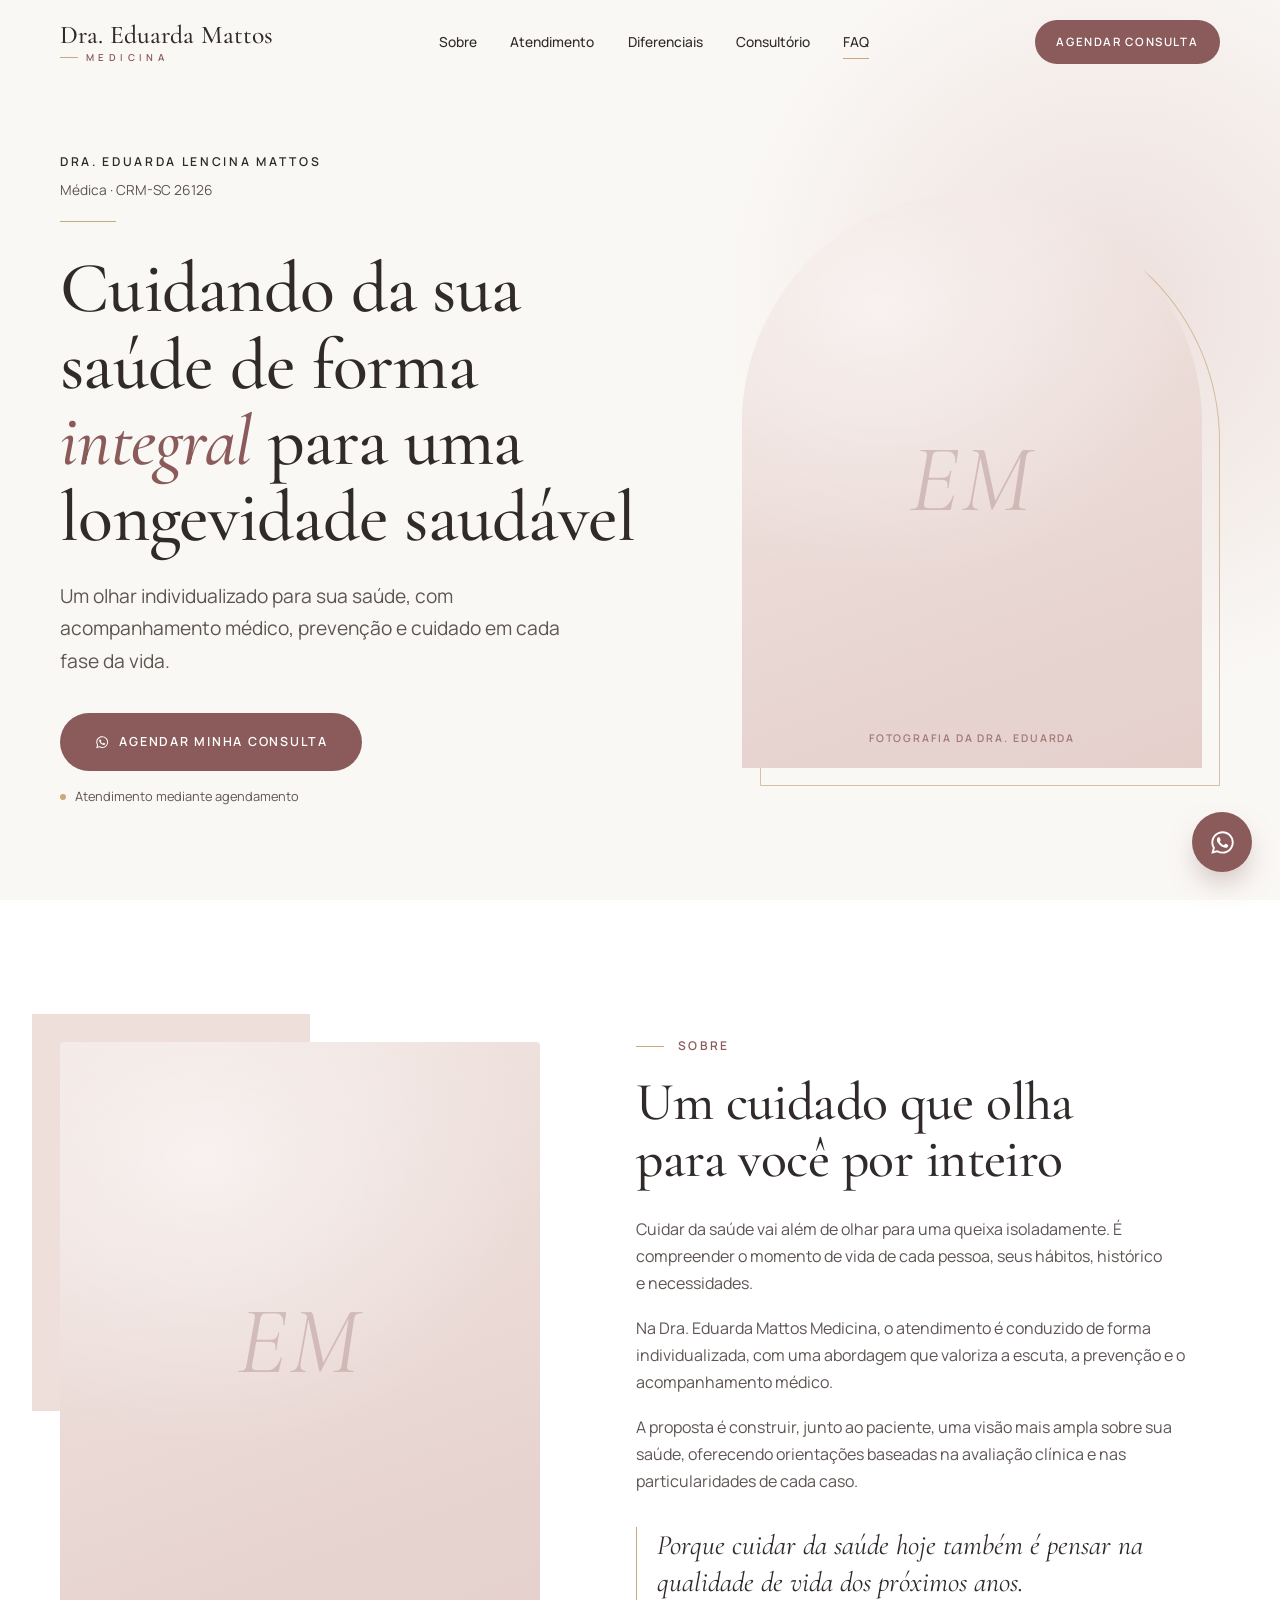
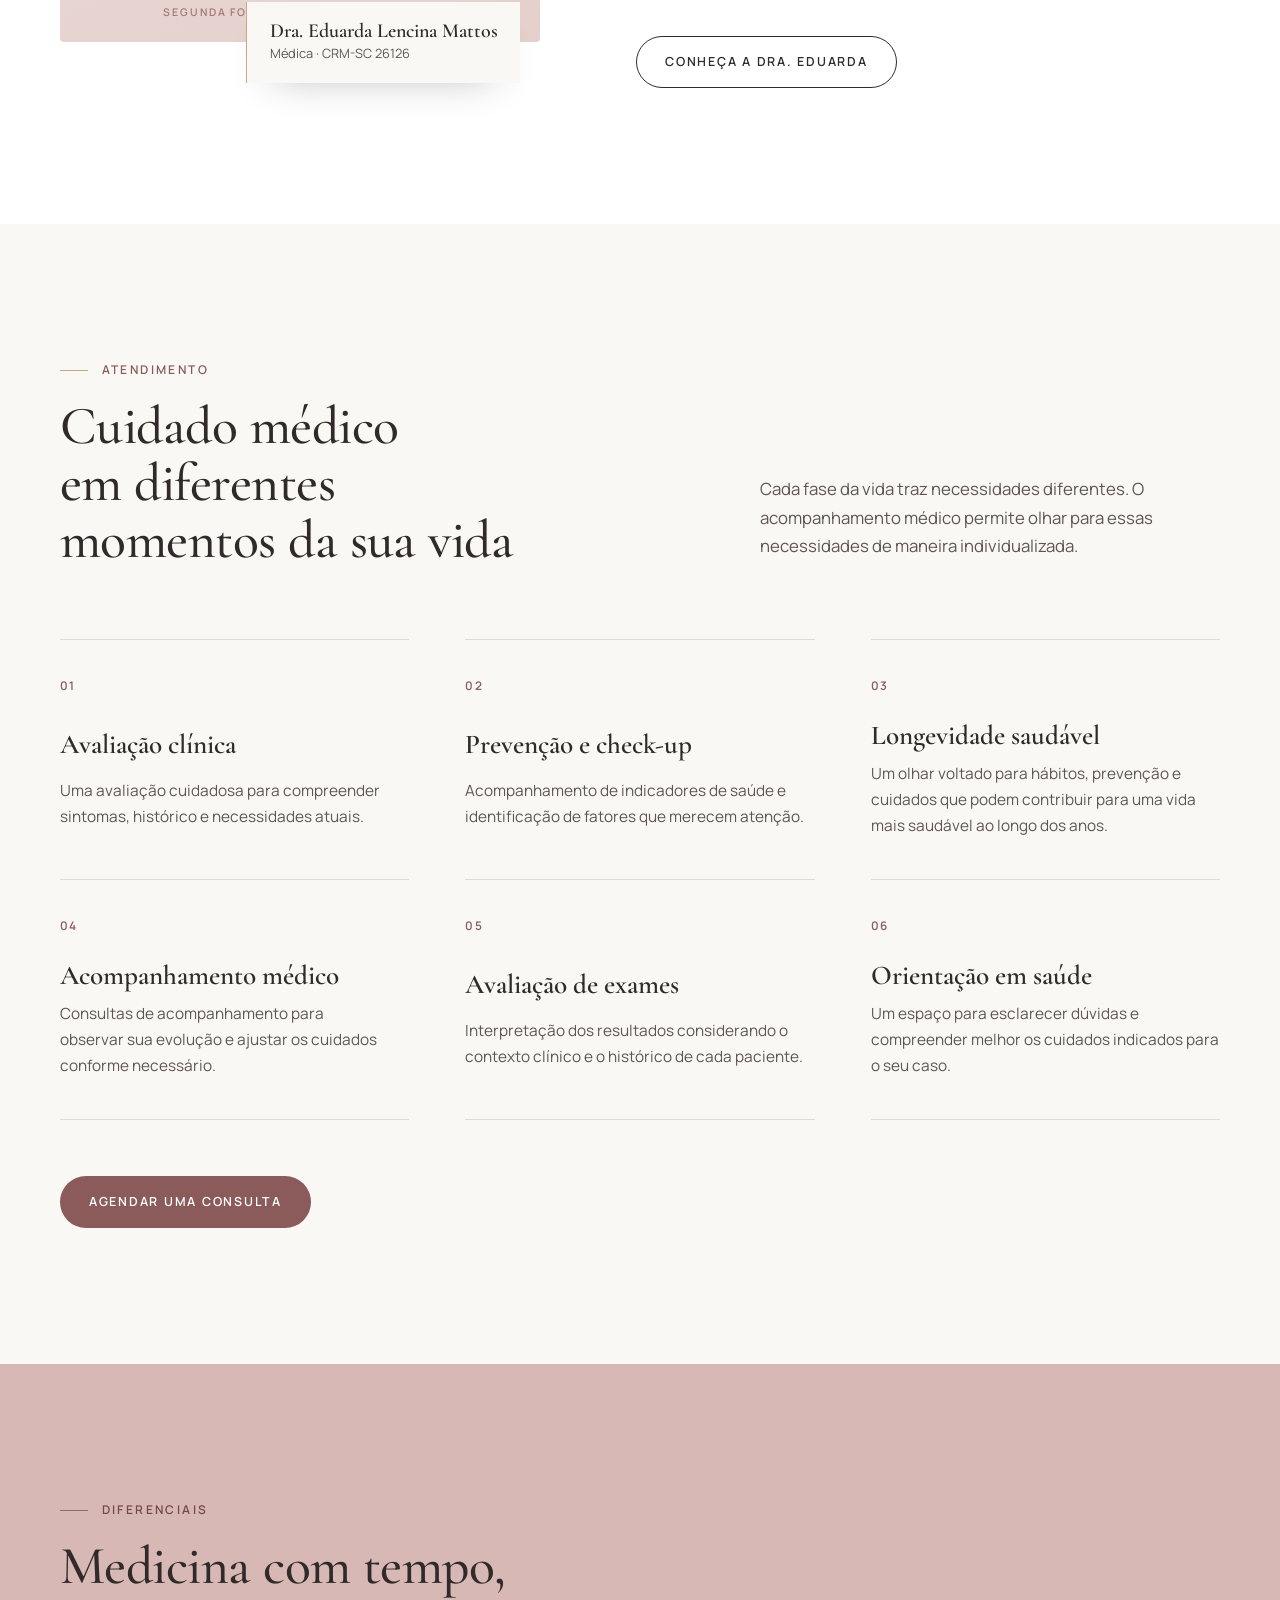
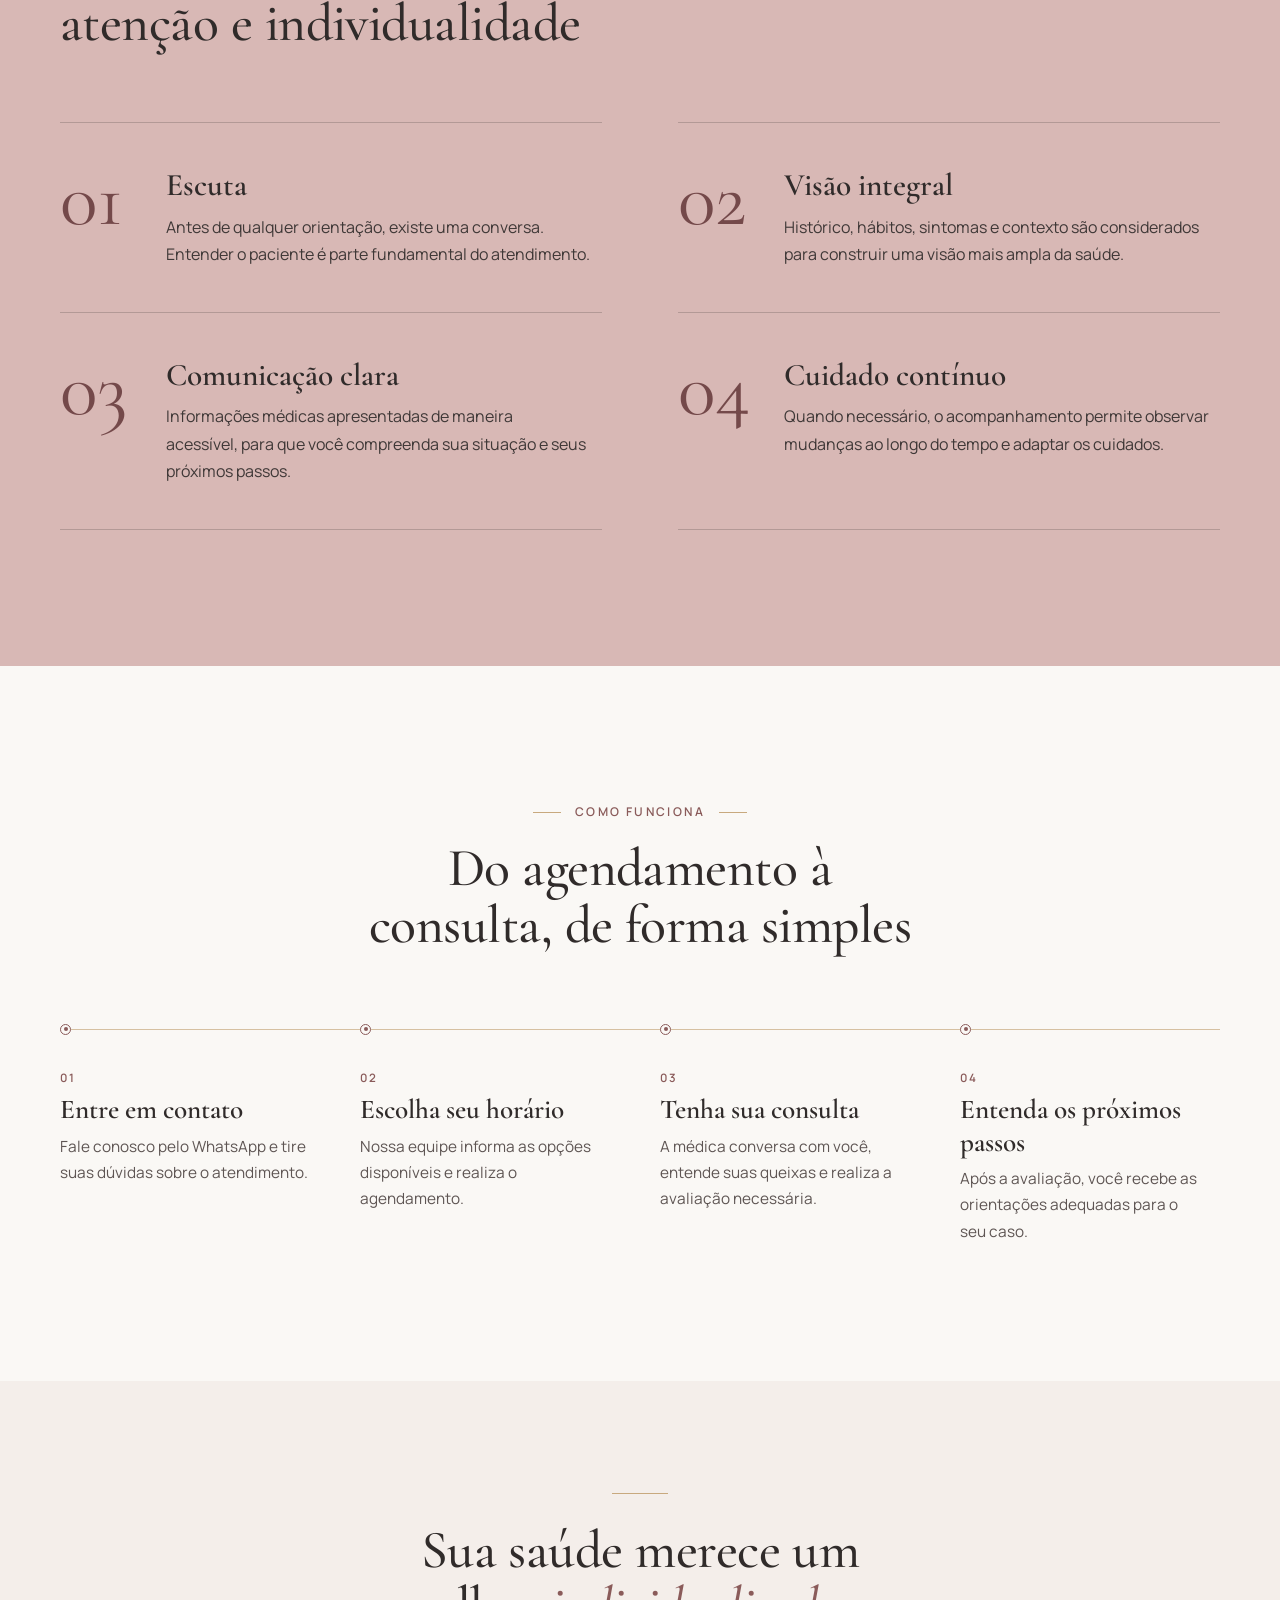
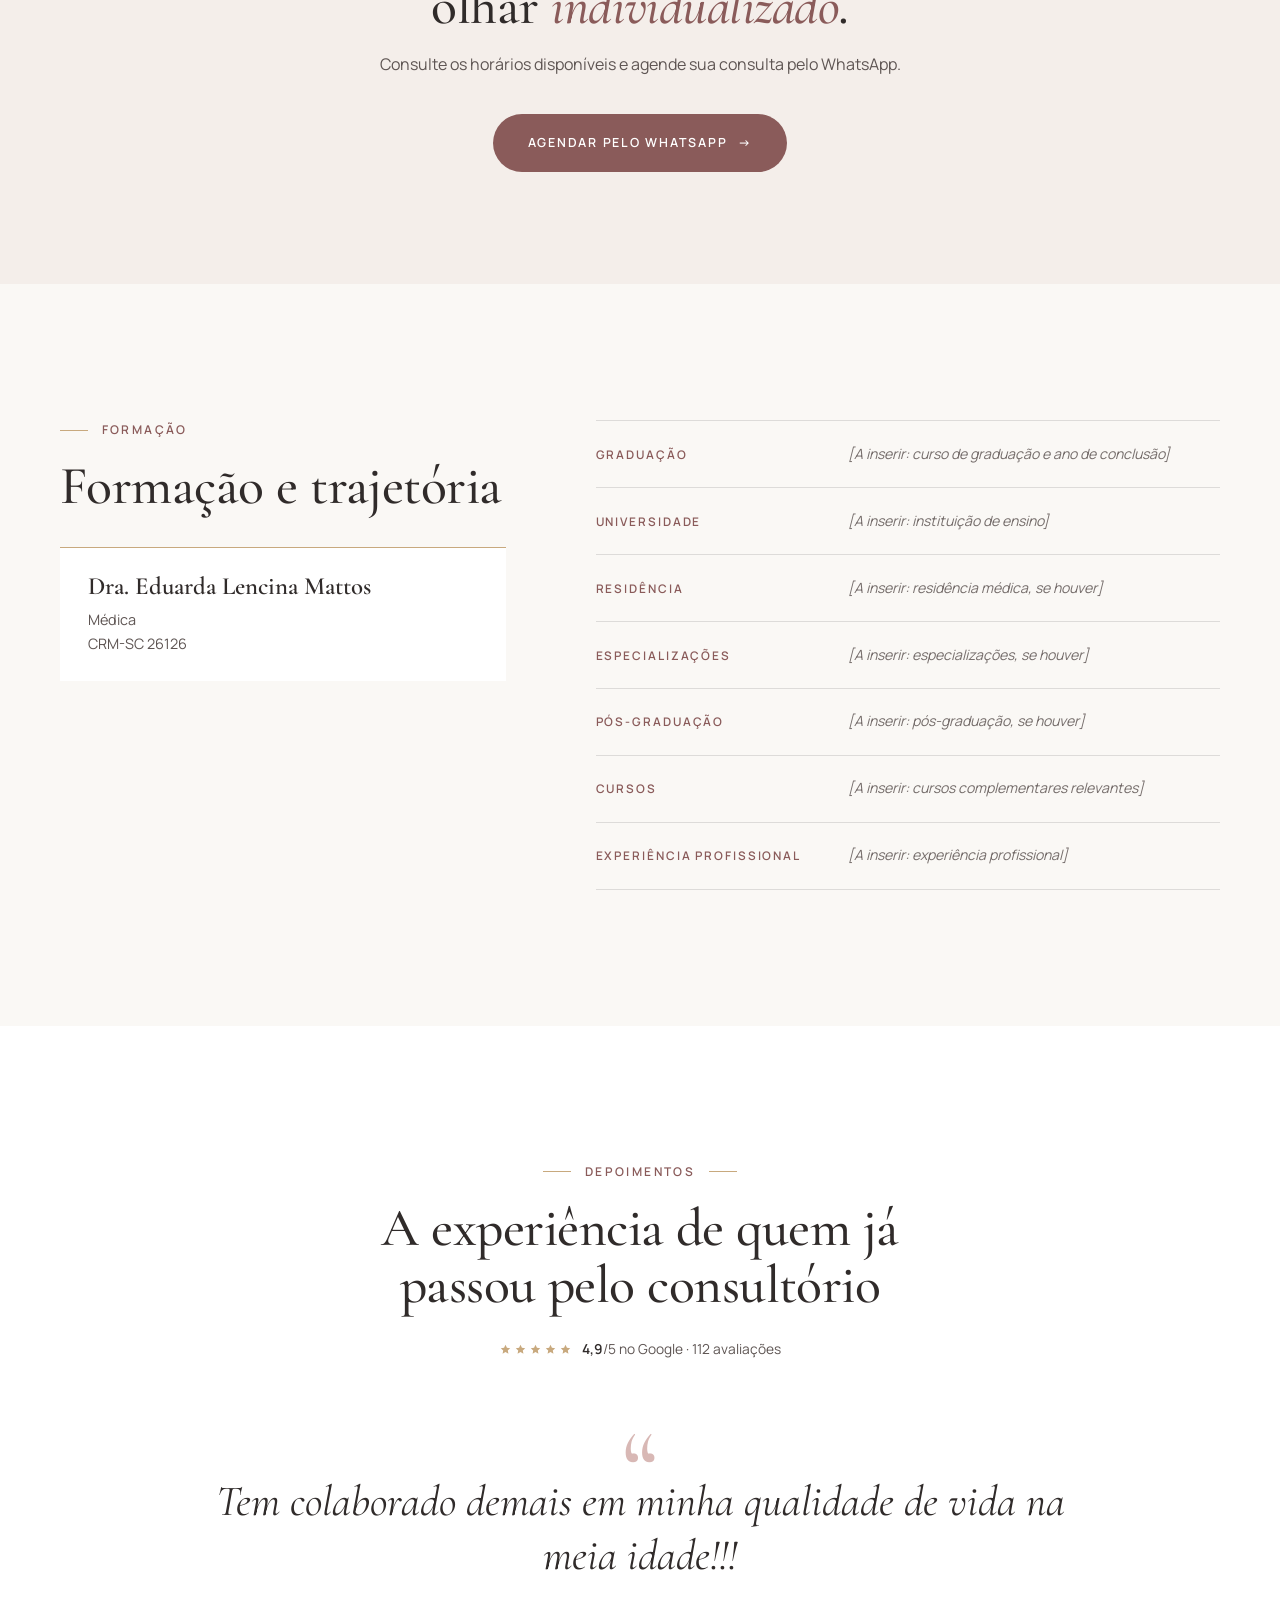
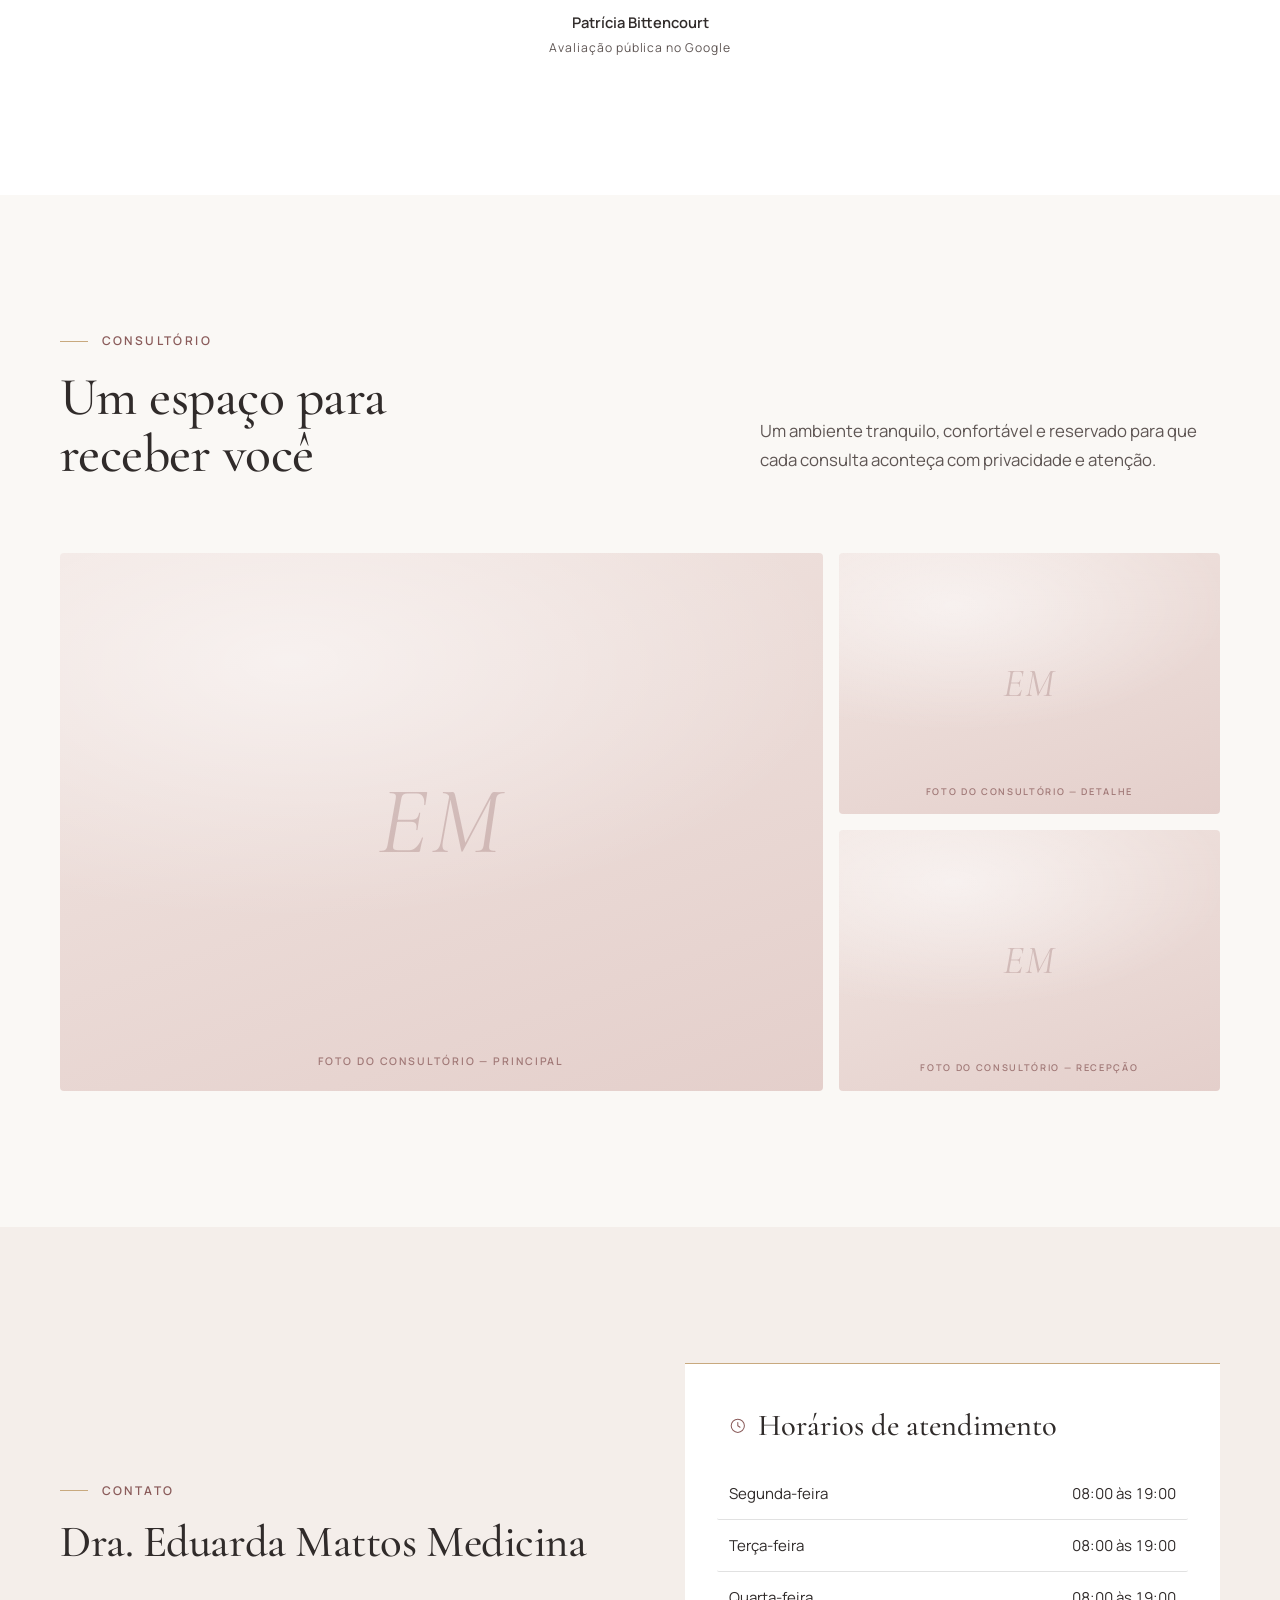
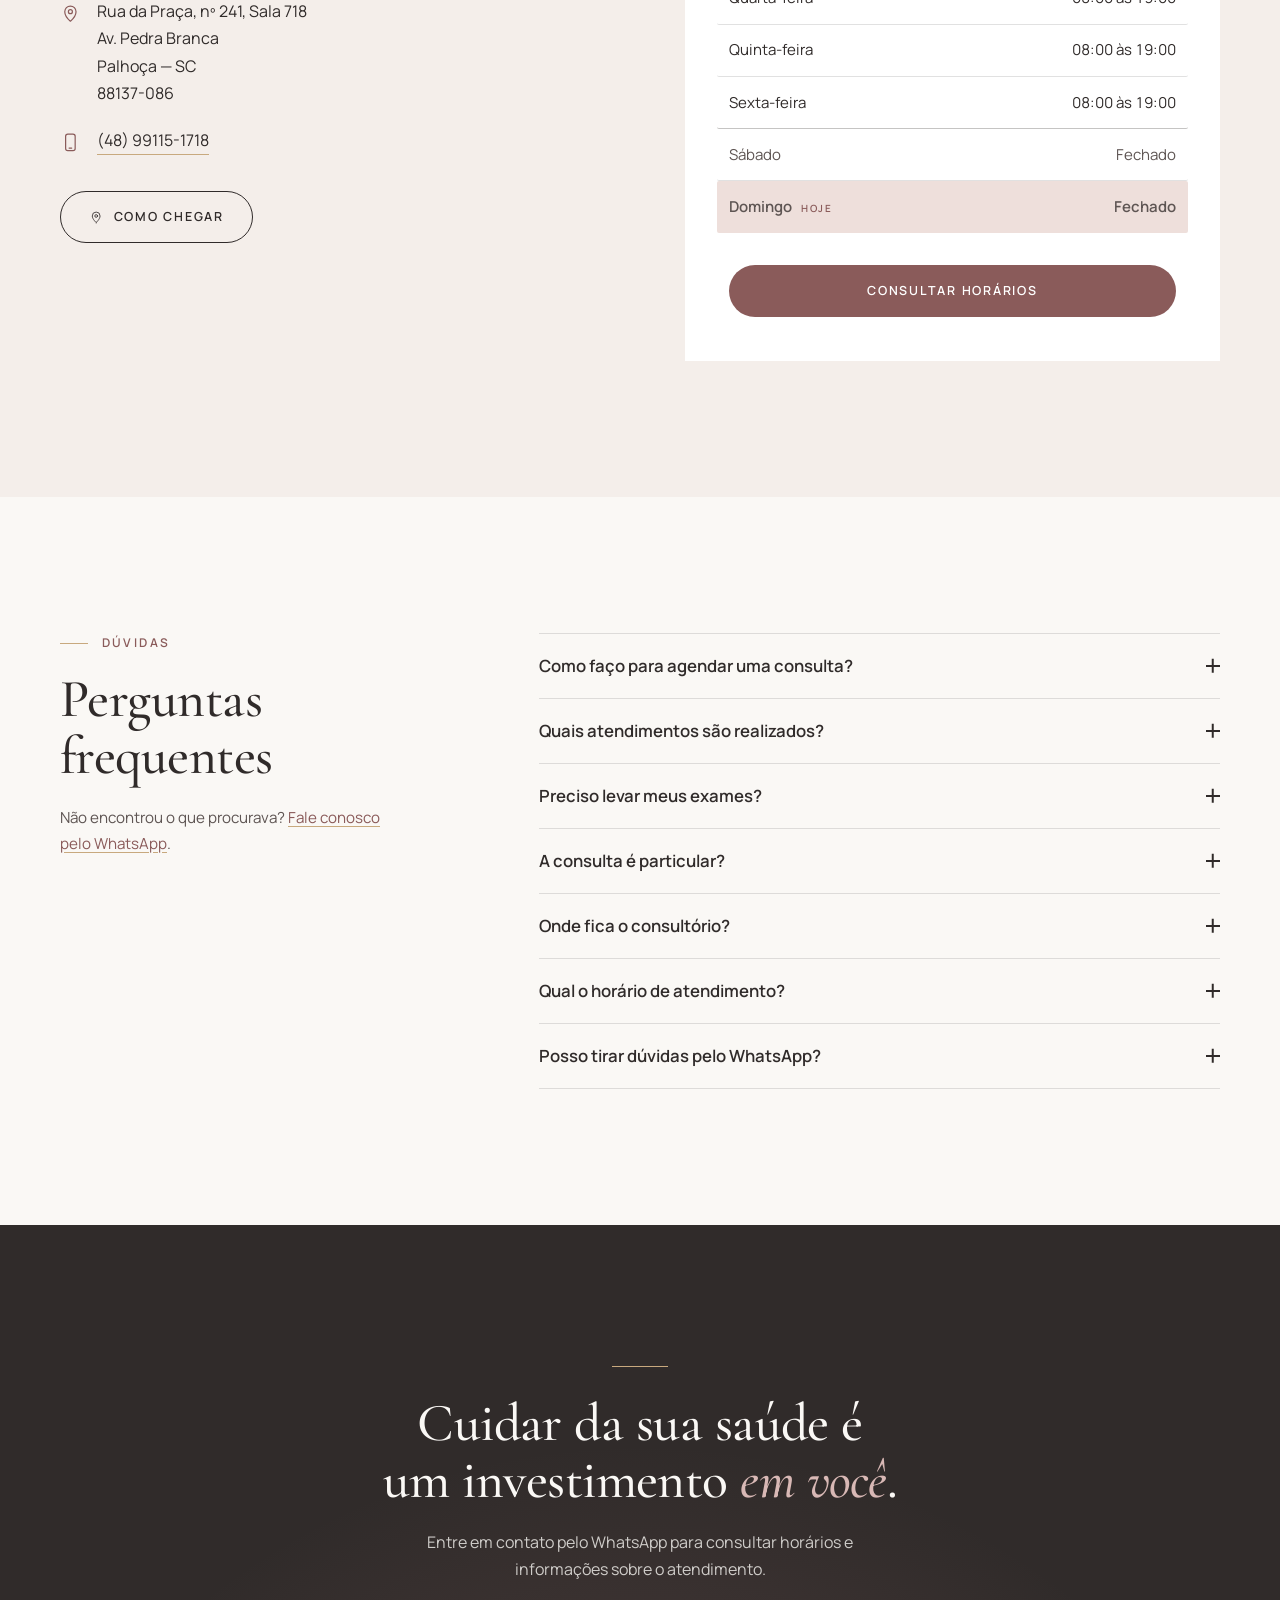
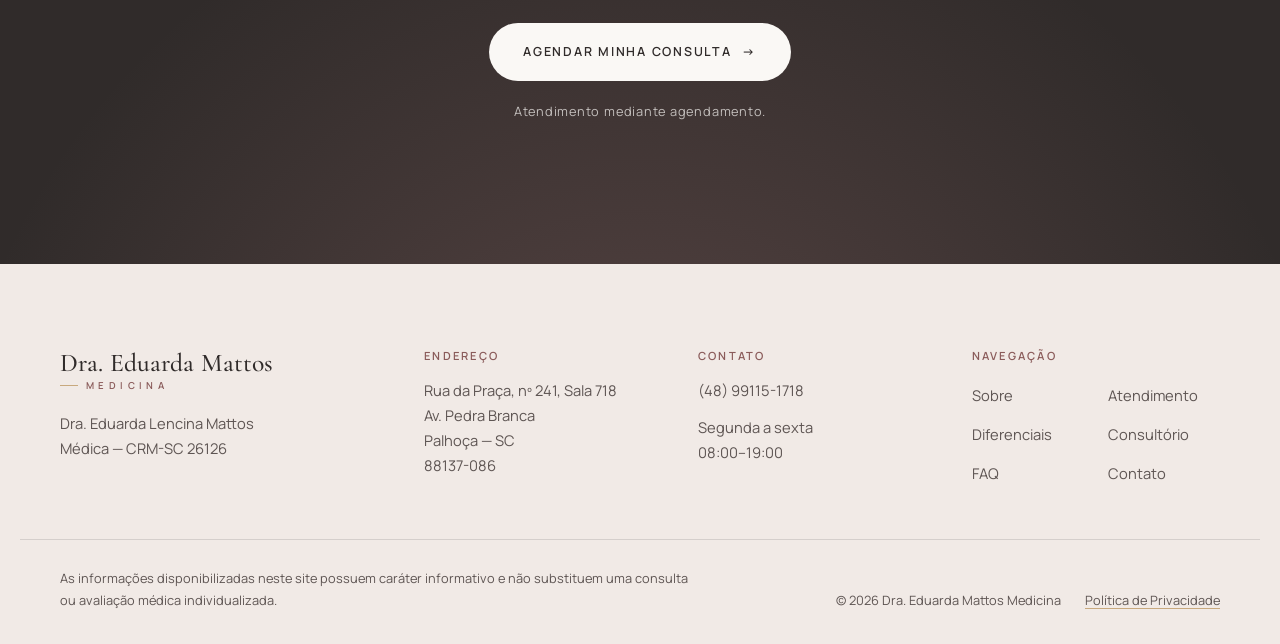
==== index.html @ 5bb87d9c "Landing page Dra. Eduarda Lencina Mattos" ====
<!doctype html>
<html lang="pt-BR">
<head>
  <meta charset="utf-8">
  <meta name="viewport" content="width=device-width, initial-scale=1, viewport-fit=cover">
  <title>Dra. Eduarda Mattos Medicina | Clínica Geral em Palhoça</title>
  <meta name="description" content="Atendimento médico individualizado com a Dra. Eduarda Lencina Mattos, em Palhoça-SC. Cuidado integral, prevenção e acompanhamento para uma longevidade saudável.">
  <meta name="theme-color" content="#FAF8F5">
  <link rel="canonical" href="https://www.draeduardamattos.com.br/">

  <!-- Open Graph -->
  <meta property="og:type" content="website">
  <meta property="og:locale" content="pt_BR">
  <meta property="og:title" content="Dra. Eduarda Mattos Medicina | Clínica Geral em Palhoça">
  <meta property="og:description" content="Cuidando da sua saúde de forma integral para uma longevidade saudável. Atendimento individualizado em Palhoça-SC.">
  <meta property="og:image" content="assets/img/og-image.jpg">

  <link rel="icon" href="data:image/svg+xml,%3Csvg xmlns='http://www.w3.org/2000/svg' viewBox='0 0 64 64'%3E%3Crect width='64' height='64' rx='32' fill='%23FAF8F5'/%3E%3Ctext x='32' y='42' text-anchor='middle' font-family='Georgia,serif' font-size='28' fill='%238A5B5A'%3EEM%3C/text%3E%3C/svg%3E">

  <!-- Fontes: apenas os pesos usados, com display=swap -->
  <link rel="preconnect" href="https://fonts.googleapis.com">
  <link rel="preconnect" href="https://fonts.gstatic.com" crossorigin>
  <link rel="stylesheet" href="https://fonts.googleapis.com/css2?family=Cormorant+Garamond:ital,wght@0,400;0,500;0,600;1,400;1,500&family=Manrope:wght@400;500;600&display=swap">

  <link rel="stylesheet" href="css/styles.css">

  <script>document.documentElement.classList.add('js');</script>

  <script type="application/ld+json">
  {
    "@context": "https://schema.org",
    "@type": "Physician",
    "name": "Dra. Eduarda Mattos Medicina",
    "description": "Atendimento médico individualizado com a Dra. Eduarda Lencina Mattos, em Palhoça-SC.",
    "medicalSpecialty": "PrimaryCare",
    "telephone": "+55-48-99115-1718",
    "address": {
      "@type": "PostalAddress",
      "streetAddress": "Rua da Praça, 241, Sala 718 — Av. Pedra Branca",
      "addressLocality": "Palhoça",
      "addressRegion": "SC",
      "postalCode": "88137-086",
      "addressCountry": "BR"
    },
    "openingHoursSpecification": [{
      "@type": "OpeningHoursSpecification",
      "dayOfWeek": ["Monday", "Tuesday", "Wednesday", "Thursday", "Friday"],
      "opens": "08:00",
      "closes": "19:00"
    }]
  }
  </script>
</head>
<body>
  <a class="skip-link" href="#conteudo">Pular para o conteúdo</a>

  <!-- ============ HEADER ============ -->
  <header class="site-header">
    <div class="container header-inner">
      <a class="logo" href="#topo" aria-label="Dra. Eduarda Mattos Medicina — início">
        <span class="logo-name">Dra. Eduarda Mattos</span>
        <span class="logo-tag">Medicina</span>
      </a>

      <nav class="nav" aria-label="Navegação principal">
        <ul class="nav-list">
          <li><a href="#sobre">Sobre</a></li>
          <li><a href="#atendimento">Atendimento</a></li>
          <li><a href="#diferenciais">Diferenciais</a></li>
          <li><a href="#consultorio">Consultório</a></li>
          <li><a href="#faq">FAQ</a></li>
        </ul>
      </nav>

      <a class="btn btn--primary btn--sm header-cta" href="https://wa.me/5548991151718?text=Ol%C3%A1!%20Gostaria%20de%20saber%20mais%20sobre%20as%20consultas%20da%20Dra.%20Eduarda%20Mattos%20e%20verificar%20os%20hor%C3%A1rios%20dispon%C3%ADveis." target="_blank" rel="noopener">Agendar consulta</a>

      <button class="menu-toggle" type="button" aria-expanded="false" aria-controls="menu-mobile" aria-label="Abrir menu">
        <span></span><span></span>
      </button>
    </div>
  </header>

  <div class="mobile-menu" id="menu-mobile" hidden>
    <nav aria-label="Navegação principal (celular)">
      <ul>
        <li><a href="#sobre">Sobre</a></li>
        <li><a href="#atendimento">Atendimento</a></li>
        <li><a href="#diferenciais">Diferenciais</a></li>
        <li><a href="#consultorio">Consultório</a></li>
        <li><a href="#faq">FAQ</a></li>
      </ul>
    </nav>
    <a class="btn btn--primary btn--block" href="https://wa.me/5548991151718?text=Ol%C3%A1!%20Gostaria%20de%20saber%20mais%20sobre%20as%20consultas%20da%20Dra.%20Eduarda%20Mattos%20e%20verificar%20os%20hor%C3%A1rios%20dispon%C3%ADveis." target="_blank" rel="noopener">Agendar consulta</a>
    <p class="mobile-menu-meta">Médica · CRM-SC 26126<br>Seg. a sex. · 08:00–19:00</p>
  </div>

  <main id="conteudo">

    <!-- ============ HERO ============ -->
    <section class="hero" id="topo" aria-labelledby="hero-title">
      <div class="container hero-grid">
        <div class="hero-content">
          <p class="hero-kicker reveal">
            <span class="kicker-name">Dra. Eduarda Lencina Mattos</span>
            <span class="kicker-meta">Médica · CRM-SC 26126</span>
          </p>
          <span class="gold-line reveal" aria-hidden="true"></span>
          <h1 id="hero-title" class="reveal">Cuidando da sua saúde de forma <em>integral</em> para uma longevidade saudável</h1>
          <p class="hero-lead reveal">Um olhar individualizado para sua saúde, com acompanhamento médico, prevenção e cuidado em cada fase da vida.</p>
          <div class="hero-actions reveal">
            <a class="btn btn--primary btn--lg" href="https://wa.me/5548991151718?text=Ol%C3%A1!%20Gostaria%20de%20saber%20mais%20sobre%20as%20consultas%20da%20Dra.%20Eduarda%20Mattos%20e%20verificar%20os%20hor%C3%A1rios%20dispon%C3%ADveis." target="_blank" rel="noopener">
              <svg class="icon" aria-hidden="true" viewBox="0 0 24 24"><use href="#i-whatsapp"/></svg>
              Agendar minha consulta
            </a>
            <p class="hero-note">Atendimento mediante agendamento</p>
          </div>
        </div>

        <div class="hero-media reveal">
          <span class="hero-frame" aria-hidden="true"></span>
          <!-- FOTO: substituir por assets/img/dra-eduarda-hero.jpg (retrato vertical, ~1200×1500px) -->
          <figure class="photo photo--arch" data-placeholder="Fotografia da Dra. Eduarda">
            <img src="assets/img/dra-eduarda-hero.jpg" alt="Dra. Eduarda Lencina Mattos, médica, em retrato profissional com luz natural" width="1200" height="1500" fetchpriority="high" decoding="async" onerror="this.hidden=true">
          </figure>
        </div>
      </div>
    </section>

    <!-- ============ SOBRE ============ -->
    <section class="section about" id="sobre" aria-labelledby="sobre-title">
      <div class="container about-grid">
        <div class="about-media reveal">
          <!-- FOTO: substituir por assets/img/dra-eduarda-sobre.jpg (retrato vertical, ~1000×1250px) -->
          <figure class="photo photo--portrait" data-placeholder="Segunda fotografia da Dra. Eduarda">
            <img src="assets/img/dra-eduarda-sobre.jpg" alt="Dra. Eduarda Mattos em seu consultório, em momento de atendimento" width="1000" height="1250" loading="lazy" decoding="async" onerror="this.hidden=true">
          </figure>
          <div class="about-badge">
            <span class="about-badge-name">Dra. Eduarda Lencina Mattos</span>
            <span class="about-badge-meta">Médica · CRM-SC 26126</span>
          </div>
        </div>

        <div class="about-content">
          <p class="eyebrow reveal">Sobre</p>
          <h2 id="sobre-title" class="reveal">Um cuidado que olha para você por inteiro</h2>
          <div class="prose reveal">
            <p>Cuidar da saúde vai além de olhar para uma queixa isoladamente. É compreender o momento de vida de cada pessoa, seus hábitos, histórico e necessidades.</p>
            <p>Na Dra. Eduarda Mattos Medicina, o atendimento é conduzido de forma individualizada, com uma abordagem que valoriza a escuta, a prevenção e o acompanhamento médico.</p>
            <p>A proposta é construir, junto ao paciente, uma visão mais ampla sobre sua saúde, oferecendo orientações baseadas na avaliação clínica e nas particularidades de cada caso.</p>
          </div>
          <p class="pull-quote reveal">Porque cuidar da saúde hoje também é pensar na qualidade de vida dos próximos anos.</p>
          <a class="btn btn--outline reveal" href="#formacao">Conheça a Dra. Eduarda</a>
        </div>
      </div>
    </section>

    <!-- ============ ATENDIMENTO ============ -->
    <section class="section services" id="atendimento" aria-labelledby="atendimento-title">
      <div class="container">
        <div class="section-head section-head--split">
          <div>
            <p class="eyebrow reveal">Atendimento</p>
            <h2 id="atendimento-title" class="reveal">Cuidado médico em diferentes momentos da sua vida</h2>
          </div>
          <p class="section-intro reveal">Cada fase da vida traz necessidades diferentes. O acompanhamento médico permite olhar para essas necessidades de maneira individualizada.</p>
        </div>

        <ol class="services-list">
          <li class="service reveal">
            <span class="service-num">01</span>
            <h3>Avaliação clínica</h3>
            <p>Uma avaliação cuidadosa para compreender sintomas, histórico e necessidades atuais.</p>
          </li>
          <li class="service reveal">
            <span class="service-num">02</span>
            <h3>Prevenção e check-up</h3>
            <p>Acompanhamento de indicadores de saúde e identificação de fatores que merecem atenção.</p>
          </li>
          <li class="service reveal">
            <span class="service-num">03</span>
            <h3>Longevidade saudável</h3>
            <p>Um olhar voltado para hábitos, prevenção e cuidados que podem contribuir para uma vida mais saudável ao longo dos anos.</p>
          </li>
          <li class="service reveal">
            <span class="service-num">04</span>
            <h3>Acompanhamento médico</h3>
            <p>Consultas de acompanhamento para observar sua evolução e ajustar os cuidados conforme necessário.</p>
          </li>
          <li class="service reveal">
            <span class="service-num">05</span>
            <h3>Avaliação de exames</h3>
            <p>Interpretação dos resultados considerando o contexto clínico e o histórico de cada paciente.</p>
          </li>
          <li class="service reveal">
            <span class="service-num">06</span>
            <h3>Orientação em saúde</h3>
            <p>Um espaço para esclarecer dúvidas e compreender melhor os cuidados indicados para o seu caso.</p>
          </li>
        </ol>

        <div class="section-cta reveal">
          <a class="btn btn--primary" href="https://wa.me/5548991151718?text=Ol%C3%A1!%20Gostaria%20de%20saber%20mais%20sobre%20as%20consultas%20da%20Dra.%20Eduarda%20Mattos%20e%20verificar%20os%20hor%C3%A1rios%20dispon%C3%ADveis." target="_blank" rel="noopener">Agendar uma consulta</a>
        </div>
      </div>
    </section>

    <!-- ============ DIFERENCIAIS ============ -->
    <section class="section values" id="diferenciais" aria-labelledby="diferenciais-title">
      <div class="container">
        <div class="section-head">
          <p class="eyebrow reveal">Diferenciais</p>
          <h2 id="diferenciais-title" class="reveal">Medicina com tempo, atenção e individualidade</h2>
        </div>

        <ol class="values-list">
          <li class="value reveal">
            <span class="value-num" aria-hidden="true">01</span>
            <div>
              <h3>Escuta</h3>
              <p>Antes de qualquer orientação, existe uma conversa. Entender o paciente é parte fundamental do atendimento.</p>
            </div>
          </li>
          <li class="value reveal">
            <span class="value-num" aria-hidden="true">02</span>
            <div>
              <h3>Visão integral</h3>
              <p>Histórico, hábitos, sintomas e contexto são considerados para construir uma visão mais ampla da saúde.</p>
            </div>
          </li>
          <li class="value reveal">
            <span class="value-num" aria-hidden="true">03</span>
            <div>
              <h3>Comunicação clara</h3>
              <p>Informações médicas apresentadas de maneira acessível, para que você compreenda sua situação e seus próximos passos.</p>
            </div>
          </li>
          <li class="value reveal">
            <span class="value-num" aria-hidden="true">04</span>
            <div>
              <h3>Cuidado contínuo</h3>
              <p>Quando necessário, o acompanhamento permite observar mudanças ao longo do tempo e adaptar os cuidados.</p>
            </div>
          </li>
        </ol>
      </div>
    </section>

    <!-- ============ COMO FUNCIONA ============ -->
    <section class="section steps" id="como-funciona" aria-labelledby="como-title">
      <div class="container">
        <div class="section-head section-head--center">
          <p class="eyebrow reveal">Como funciona</p>
          <h2 id="como-title" class="reveal">Do agendamento à consulta, de forma simples</h2>
        </div>

        <ol class="timeline">
          <li class="step reveal">
            <span class="step-dot" aria-hidden="true"></span>
            <span class="step-num">01</span>
            <h3>Entre em contato</h3>
            <p>Fale conosco pelo WhatsApp e tire suas dúvidas sobre o atendimento.</p>
          </li>
          <li class="step reveal">
            <span class="step-dot" aria-hidden="true"></span>
            <span class="step-num">02</span>
            <h3>Escolha seu horário</h3>
            <p>Nossa equipe informa as opções disponíveis e realiza o agendamento.</p>
          </li>
          <li class="step reveal">
            <span class="step-dot" aria-hidden="true"></span>
            <span class="step-num">03</span>
            <h3>Tenha sua consulta</h3>
            <p>A médica conversa com você, entende suas queixas e realiza a avaliação necessária.</p>
          </li>
          <li class="step reveal">
            <span class="step-dot" aria-hidden="true"></span>
            <span class="step-num">04</span>
            <h3>Entenda os próximos passos</h3>
            <p>Após a avaliação, você recebe as orientações adequadas para o seu caso.</p>
          </li>
        </ol>
      </div>
    </section>

    <!-- ============ CTA INTERMEDIÁRIO ============ -->
    <section class="cta-band" aria-labelledby="cta-mid-title">
      <div class="container cta-band-inner reveal">
        <span class="gold-line gold-line--center" aria-hidden="true"></span>
        <h2 id="cta-mid-title">Sua saúde merece um olhar <em>individualizado</em>.</h2>
        <p>Consulte os horários disponíveis e agende sua consulta pelo WhatsApp.</p>
        <a class="btn btn--primary btn--lg" href="https://wa.me/5548991151718?text=Ol%C3%A1!%20Gostaria%20de%20saber%20mais%20sobre%20as%20consultas%20da%20Dra.%20Eduarda%20Mattos%20e%20verificar%20os%20hor%C3%A1rios%20dispon%C3%ADveis." target="_blank" rel="noopener">Agendar pelo WhatsApp <span aria-hidden="true">→</span></a>
      </div>
    </section>

    <!-- ============ FORMAÇÃO ============ -->
    <section class="section education" id="formacao" aria-labelledby="formacao-title">
      <div class="container education-grid">
        <div class="education-head">
          <p class="eyebrow reveal">Formação</p>
          <h2 id="formacao-title" class="reveal">Formação e trajetória</h2>
          <div class="id-card reveal">
            <p class="id-card-name">Dra. Eduarda Lencina Mattos</p>
            <p class="id-card-meta">Médica</p>
            <p class="id-card-meta">CRM-SC 26126</p>
          </div>
        </div>

        <!--
          PLACEHOLDERS — substituir cada [A inserir] pela informação real e remover a classe "is-placeholder".
          Não publicar dados não confirmados pela Dra. Eduarda.
        -->
        <dl class="timeline-list reveal">
          <div class="tl-item is-placeholder">
            <dt>Graduação</dt>
            <dd>[A inserir: curso de graduação e ano de conclusão]</dd>
          </div>
          <div class="tl-item is-placeholder">
            <dt>Universidade</dt>
            <dd>[A inserir: instituição de ensino]</dd>
          </div>
          <div class="tl-item is-placeholder">
            <dt>Residência</dt>
            <dd>[A inserir: residência médica, se houver]</dd>
          </div>
          <div class="tl-item is-placeholder">
            <dt>Especializações</dt>
            <dd>[A inserir: especializações, se houver]</dd>
          </div>
          <div class="tl-item is-placeholder">
            <dt>Pós-graduação</dt>
            <dd>[A inserir: pós-graduação, se houver]</dd>
          </div>
          <div class="tl-item is-placeholder">
            <dt>Cursos</dt>
            <dd>[A inserir: cursos complementares relevantes]</dd>
          </div>
          <div class="tl-item is-placeholder">
            <dt>Experiência profissional</dt>
            <dd>[A inserir: experiência profissional]</dd>
          </div>
        </dl>
      </div>
    </section>

    <!-- ============ DEPOIMENTOS ============ -->
    <section class="section testimonials" id="depoimentos" aria-labelledby="depoimentos-title">
      <div class="container">
        <div class="section-head section-head--center">
          <p class="eyebrow reveal">Depoimentos</p>
          <h2 id="depoimentos-title" class="reveal">A experiência de quem já passou pelo consultório</h2>
          <p class="rating reveal">
            <span class="rating-stars" aria-hidden="true">
              <svg viewBox="0 0 24 24"><use href="#i-star"/></svg><svg viewBox="0 0 24 24"><use href="#i-star"/></svg><svg viewBox="0 0 24 24"><use href="#i-star"/></svg><svg viewBox="0 0 24 24"><use href="#i-star"/></svg><svg viewBox="0 0 24 24"><use href="#i-star"/></svg>
            </span>
            <span><strong>4,9</strong>/5 no Google · 112 avaliações</span>
          </p>
        </div>

        <!--
          Para adicionar novos depoimentos, duplique um <figure class="testimonial">.
          Utilize apenas avaliações reais e autorizadas pelos pacientes.
        -->
        <div class="testimonial-list">
          <figure class="testimonial reveal">
            <span class="testimonial-mark" aria-hidden="true">“</span>
            <blockquote>
              <p>Tem colaborado demais em minha qualidade de vida na meia idade!!!</p>
            </blockquote>
            <figcaption>
              <span class="testimonial-author">Patrícia Bittencourt</span>
              <span class="testimonial-source">Avaliação pública no Google</span>
            </figcaption>
          </figure>
        </div>
      </div>
    </section>

    <!-- ============ CONSULTÓRIO ============ -->
    <section class="section office" id="consultorio" aria-labelledby="consultorio-title">
      <div class="container">
        <div class="section-head section-head--split">
          <div>
            <p class="eyebrow reveal">Consultório</p>
            <h2 id="consultorio-title" class="reveal">Um espaço para receber você</h2>
          </div>
          <p class="section-intro reveal">Um ambiente tranquilo, confortável e reservado para que cada consulta aconteça com privacidade e atenção.</p>
        </div>

        <!-- FOTOS: substituir por assets/img/consultorio-1.jpg (horizontal), consultorio-2.jpg e consultorio-3.jpg -->
        <div class="gallery reveal">
          <figure class="photo gallery-main" data-placeholder="Foto do consultório — principal">
            <img src="assets/img/consultorio-1.jpg" alt="Sala de atendimento do consultório da Dra. Eduarda Mattos, em Palhoça" width="1400" height="1050" loading="lazy" decoding="async" onerror="this.hidden=true">
          </figure>
          <figure class="photo gallery-side" data-placeholder="Foto do consultório — detalhe">
            <img src="assets/img/consultorio-2.jpg" alt="Detalhe da decoração do consultório" width="800" height="600" loading="lazy" decoding="async" onerror="this.hidden=true">
          </figure>
          <figure class="photo gallery-side" data-placeholder="Foto do consultório — recepção">
            <img src="assets/img/consultorio-3.jpg" alt="Área de recepção do consultório" width="800" height="600" loading="lazy" decoding="async" onerror="this.hidden=true">
          </figure>
        </div>
      </div>
    </section>

    <!-- ============ CONTATO / HORÁRIOS ============ -->
    <section class="section contact" id="contato" aria-labelledby="contato-title">
      <div class="container contact-grid">
        <div class="contact-info reveal">
          <p class="eyebrow">Contato</p>
          <h2 id="contato-title">Dra. Eduarda Mattos Medicina</h2>

          <ul class="info-list">
            <li>
              <svg class="icon" aria-hidden="true" viewBox="0 0 24 24"><use href="#i-pin"/></svg>
              <address>
                Rua da Praça, nº 241, Sala 718<br>
                Av. Pedra Branca<br>
                Palhoça — SC<br>
                88137-086
              </address>
            </li>
            <li>
              <svg class="icon" aria-hidden="true" viewBox="0 0 24 24"><use href="#i-phone"/></svg>
              <a href="https://wa.me/5548991151718?text=Ol%C3%A1!%20Gostaria%20de%20saber%20mais%20sobre%20as%20consultas%20da%20Dra.%20Eduarda%20Mattos%20e%20verificar%20os%20hor%C3%A1rios%20dispon%C3%ADveis." target="_blank" rel="noopener">(48) 99115-1718</a>
            </li>
          </ul>

          <a class="btn btn--outline" href="https://www.google.com/maps/search/?api=1&amp;query=Rua%20da%20Pra%C3%A7a%2C%20241%20-%20Pedra%20Branca%2C%20Palho%C3%A7a%20-%20SC%2C%2088137-086" target="_blank" rel="noopener">
            <svg class="icon" aria-hidden="true" viewBox="0 0 24 24"><use href="#i-pin"/></svg>
            Como chegar
          </a>
        </div>

        <div class="hours-card reveal">
          <h3 class="hours-title">
            <svg class="icon" aria-hidden="true" viewBox="0 0 24 24"><use href="#i-clock"/></svg>
            Horários de atendimento
          </h3>
          <ul class="hours">
            <li data-day="1"><span>Segunda-feira</span><span>08:00 às 19:00</span></li>
            <li data-day="2"><span>Terça-feira</span><span>08:00 às 19:00</span></li>
            <li data-day="3"><span>Quarta-feira</span><span>08:00 às 19:00</span></li>
            <li data-day="4"><span>Quinta-feira</span><span>08:00 às 19:00</span></li>
            <li data-day="5"><span>Sexta-feira</span><span>08:00 às 19:00</span></li>
            <li data-day="6" class="is-closed"><span>Sábado</span><span>Fechado</span></li>
            <li data-day="0" class="is-closed"><span>Domingo</span><span>Fechado</span></li>
          </ul>
          <a class="btn btn--primary btn--block" href="https://wa.me/5548991151718?text=Ol%C3%A1!%20Gostaria%20de%20saber%20mais%20sobre%20as%20consultas%20da%20Dra.%20Eduarda%20Mattos%20e%20verificar%20os%20hor%C3%A1rios%20dispon%C3%ADveis." target="_blank" rel="noopener">Consultar horários</a>
        </div>
      </div>
    </section>

    <!-- ============ FAQ ============ -->
    <section class="section faq" id="faq" aria-labelledby="faq-title">
      <div class="container faq-grid">
        <div class="faq-head">
          <p class="eyebrow reveal">Dúvidas</p>
          <h2 id="faq-title" class="reveal">Perguntas frequentes</h2>
          <p class="faq-aside reveal">Não encontrou o que procurava? <a href="https://wa.me/5548991151718?text=Ol%C3%A1!%20Gostaria%20de%20saber%20mais%20sobre%20as%20consultas%20da%20Dra.%20Eduarda%20Mattos%20e%20verificar%20os%20hor%C3%A1rios%20dispon%C3%ADveis." target="_blank" rel="noopener">Fale conosco pelo WhatsApp</a>.</p>
        </div>

        <div class="accordion reveal">
          <div class="acc-item">
            <h3><button class="acc-trigger" type="button" aria-expanded="false" aria-controls="faq-1" id="faq-1-btn">Como faço para agendar uma consulta?<span class="acc-icon" aria-hidden="true"></span></button></h3>
            <div class="acc-panel" id="faq-1" role="region" aria-labelledby="faq-1-btn"><div><p>O agendamento é realizado pelo WhatsApp. Clique no botão de contato e nossa equipe informará os horários disponíveis.</p></div></div>
          </div>
          <div class="acc-item">
            <h3><button class="acc-trigger" type="button" aria-expanded="false" aria-controls="faq-2" id="faq-2-btn">Quais atendimentos são realizados?<span class="acc-icon" aria-hidden="true"></span></button></h3>
            <div class="acc-panel" id="faq-2" role="region" aria-labelledby="faq-2-btn"><div><p>A Clínica Geral pode atender diferentes necessidades relacionadas à saúde. Entre em contato para entender se o atendimento é adequado para o que você procura.</p></div></div>
          </div>
          <div class="acc-item">
            <h3><button class="acc-trigger" type="button" aria-expanded="false" aria-controls="faq-3" id="faq-3-btn">Preciso levar meus exames?<span class="acc-icon" aria-hidden="true"></span></button></h3>
            <div class="acc-panel" id="faq-3" role="region" aria-labelledby="faq-3-btn"><div><p>Se você possui exames recentes ou documentos relacionados ao seu histórico de saúde, é interessante levá-los para que possam ser considerados durante a avaliação.</p></div></div>
          </div>
          <div class="acc-item">
            <h3><button class="acc-trigger" type="button" aria-expanded="false" aria-controls="faq-4" id="faq-4-btn">A consulta é particular?<span class="acc-icon" aria-hidden="true"></span></button></h3>
            <!-- PLACEHOLDER: inserir a informação real sobre consulta particular / convênios -->
            <div class="acc-panel" id="faq-4" role="region" aria-labelledby="faq-4-btn"><div><p class="is-placeholder">[INSERIR INFORMAÇÃO REAL]</p></div></div>
          </div>
          <div class="acc-item">
            <h3><button class="acc-trigger" type="button" aria-expanded="false" aria-controls="faq-5" id="faq-5-btn">Onde fica o consultório?<span class="acc-icon" aria-hidden="true"></span></button></h3>
            <div class="acc-panel" id="faq-5" role="region" aria-labelledby="faq-5-btn"><div><p>O atendimento acontece na Rua da Praça, nº 241, Sala 718, Av. Pedra Branca, Palhoça — SC.</p></div></div>
          </div>
          <div class="acc-item">
            <h3><button class="acc-trigger" type="button" aria-expanded="false" aria-controls="faq-6" id="faq-6-btn">Qual o horário de atendimento?<span class="acc-icon" aria-hidden="true"></span></button></h3>
            <div class="acc-panel" id="faq-6" role="region" aria-labelledby="faq-6-btn"><div><p>O atendimento acontece de segunda a sexta-feira, das 08:00 às 19:00.</p></div></div>
          </div>
          <div class="acc-item">
            <h3><button class="acc-trigger" type="button" aria-expanded="false" aria-controls="faq-7" id="faq-7-btn">Posso tirar dúvidas pelo WhatsApp?<span class="acc-icon" aria-hidden="true"></span></button></h3>
            <div class="acc-panel" id="faq-7" role="region" aria-labelledby="faq-7-btn"><div><p>Nossa equipe pode esclarecer dúvidas relacionadas ao atendimento, horários e agendamento. Questões clínicas devem ser avaliadas durante uma consulta médica.</p></div></div>
          </div>
        </div>
      </div>
    </section>

    <!-- ============ CTA FINAL ============ -->
    <section class="final-cta" aria-labelledby="final-title">
      <div class="container final-cta-inner reveal">
        <span class="gold-line gold-line--center" aria-hidden="true"></span>
        <h2 id="final-title">Cuidar da sua saúde é um investimento <em>em você</em>.</h2>
        <p>Entre em contato pelo WhatsApp para consultar horários e informações sobre o atendimento.</p>
        <a class="btn btn--light btn--lg" href="https://wa.me/5548991151718?text=Ol%C3%A1!%20Gostaria%20de%20saber%20mais%20sobre%20as%20consultas%20da%20Dra.%20Eduarda%20Mattos%20e%20verificar%20os%20hor%C3%A1rios%20dispon%C3%ADveis." target="_blank" rel="noopener">Agendar minha consulta <span aria-hidden="true">→</span></a>
        <p class="final-note">Atendimento mediante agendamento.</p>
      </div>
    </section>
  </main>

  <!-- ============ FOOTER ============ -->
  <footer class="site-footer">
    <div class="container footer-grid">
      <div class="footer-brand">
        <p class="logo logo--footer">
          <span class="logo-name">Dra. Eduarda Mattos</span>
          <span class="logo-tag">Medicina</span>
        </p>
        <p>Dra. Eduarda Lencina Mattos<br>Médica — CRM-SC 26126</p>
      </div>

      <div class="footer-col">
        <h2 class="footer-title">Endereço</h2>
        <address>
          Rua da Praça, nº 241, Sala 718<br>
          Av. Pedra Branca<br>
          Palhoça — SC<br>
          88137-086
        </address>
      </div>

      <div class="footer-col">
        <h2 class="footer-title">Contato</h2>
        <p><a href="https://wa.me/5548991151718?text=Ol%C3%A1!%20Gostaria%20de%20saber%20mais%20sobre%20as%20consultas%20da%20Dra.%20Eduarda%20Mattos%20e%20verificar%20os%20hor%C3%A1rios%20dispon%C3%ADveis." target="_blank" rel="noopener">(48) 99115-1718</a></p>
        <p>Segunda a sexta<br>08:00–19:00</p>
      </div>

      <nav class="footer-col" aria-label="Links do rodapé">
        <h2 class="footer-title">Navegação</h2>
        <ul class="footer-links">
          <li><a href="#sobre">Sobre</a></li>
          <li><a href="#atendimento">Atendimento</a></li>
          <li><a href="#diferenciais">Diferenciais</a></li>
          <li><a href="#consultorio">Consultório</a></li>
          <li><a href="#faq">FAQ</a></li>
          <li><a href="#contato">Contato</a></li>
        </ul>
      </nav>
    </div>

    <div class="container footer-bottom">
      <p class="footer-legal">As informações disponibilizadas neste site possuem caráter informativo e não substituem uma consulta ou avaliação médica individualizada.</p>
      <p class="footer-meta">
        <span>© <span data-year>2026</span> Dra. Eduarda Mattos Medicina</span>
        <a href="politica-de-privacidade.html">Política de Privacidade</a>
      </p>
    </div>
  </footer>

  <!-- ============ WHATSAPP: flutuante (desktop) + barra fixa (mobile) ============ -->
  <a class="wa-float" href="https://wa.me/5548991151718?text=Ol%C3%A1!%20Gostaria%20de%20saber%20mais%20sobre%20as%20consultas%20da%20Dra.%20Eduarda%20Mattos%20e%20verificar%20os%20hor%C3%A1rios%20dispon%C3%ADveis." target="_blank" rel="noopener" aria-label="Agendar pelo WhatsApp">
    <span class="wa-float-label">Agendar pelo WhatsApp</span>
    <span class="wa-float-icon"><svg aria-hidden="true" viewBox="0 0 24 24"><use href="#i-whatsapp"/></svg></span>
  </a>

  <a class="wa-bar" href="https://wa.me/5548991151718?text=Ol%C3%A1!%20Gostaria%20de%20saber%20mais%20sobre%20as%20consultas%20da%20Dra.%20Eduarda%20Mattos%20e%20verificar%20os%20hor%C3%A1rios%20dispon%C3%ADveis." target="_blank" rel="noopener">
    <svg class="icon" aria-hidden="true" viewBox="0 0 24 24"><use href="#i-whatsapp"/></svg>
    Agendar pelo WhatsApp
  </a>

  <!-- Ícones SVG (sprite inline, sem requisições extras) -->
  <svg width="0" height="0" style="position:absolute" aria-hidden="true" focusable="false">
    <symbol id="i-whatsapp" viewBox="0 0 24 24"><path fill="currentColor" d="M19.05 4.91A9.82 9.82 0 0 0 12.04 2C6.58 2 2.13 6.45 2.13 11.91c0 1.75.46 3.45 1.32 4.95L2.05 22l5.25-1.38a9.9 9.9 0 0 0 4.74 1.21h.01c5.46 0 9.91-4.45 9.91-9.91 0-2.65-1.03-5.14-2.91-7.01Zm-7.01 15.24h-.01a8.23 8.23 0 0 1-4.19-1.15l-.3-.18-3.12.82.83-3.04-.2-.31a8.2 8.2 0 0 1-1.26-4.38c0-4.54 3.7-8.23 8.25-8.23 2.2 0 4.27.86 5.83 2.42a8.18 8.18 0 0 1 2.41 5.83c0 4.54-3.7 8.22-8.24 8.22Zm4.52-6.16c-.25-.12-1.47-.72-1.69-.81-.23-.08-.39-.12-.56.13-.17.25-.64.81-.78.97-.14.17-.29.19-.54.06-.25-.12-1.05-.39-1.99-1.23-.74-.66-1.23-1.47-1.38-1.72-.14-.25-.02-.38.11-.51.11-.11.25-.29.37-.43.13-.15.17-.25.25-.42.08-.17.04-.31-.02-.43-.06-.13-.56-1.35-.76-1.84-.2-.48-.41-.42-.56-.43h-.48c-.17 0-.43.06-.66.31-.23.25-.87.85-.87 2.07 0 1.22.89 2.4 1.01 2.56.12.17 1.75 2.67 4.23 3.74.59.26 1.05.41 1.41.52.59.19 1.13.16 1.56.1.48-.07 1.47-.6 1.67-1.18.21-.58.21-1.07.14-1.18-.06-.1-.22-.16-.47-.28Z"/></symbol>
    <symbol id="i-pin" viewBox="0 0 24 24"><g fill="none" stroke="currentColor" stroke-width="1.4" stroke-linecap="round" stroke-linejoin="round"><path d="M12 21s-6.5-5.6-6.5-11a6.5 6.5 0 0 1 13 0c0 5.4-6.5 11-6.5 11Z"/><circle cx="12" cy="10" r="2.3"/></g></symbol>
    <symbol id="i-phone" viewBox="0 0 24 24"><g fill="none" stroke="currentColor" stroke-width="1.4" stroke-linecap="round" stroke-linejoin="round"><rect x="6.5" y="2.5" width="11" height="19" rx="2.5"/><path d="M10.5 18.5h3"/></g></symbol>
    <symbol id="i-clock" viewBox="0 0 24 24"><g fill="none" stroke="currentColor" stroke-width="1.4" stroke-linecap="round" stroke-linejoin="round"><circle cx="12" cy="12" r="9"/><path d="M12 7.5V12l3 2"/></g></symbol>
    <symbol id="i-star" viewBox="0 0 24 24"><path fill="currentColor" d="m12 3.2 2.63 5.6 6.1.72-4.5 4.2 1.18 6.05L12 16.8l-5.41 2.97 1.18-6.05-4.5-4.2 6.1-.72L12 3.2Z"/></symbol>
  </svg>

  <script src="js/main.js" defer></script>
</body>
</html>
---- css/styles.css ----
/* =========================================================
   Dra. Eduarda Mattos Medicina — estilos (mobile-first)
   ========================================================= */

:root {
  /* Paleta */
  --bg: #FAF8F5;
  --bg-alt: #F4EEEA;
  --nude: #D8B8B5;
  --nude-soft: #EEDFDB;
  --rose: #A97978;
  --rose-deep: #8A5B5A;      /* versão acessível do rosa queimado p/ texto e botões */
  --rose-deeper: #74494A;
  --gold: #C8A97E;
  --ink: #302B2A;
  --ink-soft: #5E5553;
  --white: #FFFFFF;
  --line: rgba(48, 43, 42, .14);

  /* Tipografia */
  --font-serif: "Cormorant Garamond", "Cormorant", Georgia, "Times New Roman", serif;
  --font-sans: "Manrope", system-ui, -apple-system, "Segoe UI", Roboto, sans-serif;

  --fs-h1: clamp(2.45rem, 1.5rem + 4.2vw, 4.5rem);
  --fs-h2: clamp(2.05rem, 1.45rem + 2.5vw, 3.35rem);
  --fs-h3: clamp(1.45rem, 1.3rem + .5vw, 1.7rem);

  /* Espaçamento */
  --gutter: clamp(1.25rem, 4vw, 2.5rem);
  --section-y: clamp(4.5rem, 3rem + 7vw, 8.5rem);
  --header-h: 68px;

  --radius: 4px;
  --ease: cubic-bezier(.22, .61, .36, 1);
}

@media (min-width: 960px) {
  :root { --header-h: 84px; }
}

/* ---------- Reset leve ---------- */
*, *::before, *::after { box-sizing: border-box; }
html { -webkit-text-size-adjust: 100%; scroll-behavior: smooth; scroll-padding-top: calc(var(--header-h) + 12px); }
body {
  margin: 0;
  background: var(--bg);
  color: var(--ink);
  font-family: var(--font-sans);
  font-size: 1rem;
  line-height: 1.7;
  -webkit-font-smoothing: antialiased;
  text-rendering: optimizeLegibility;
  padding-bottom: calc(64px + env(safe-area-inset-bottom)); /* espaço da barra de WhatsApp (mobile) */
}
img { display: block; max-width: 100%; height: auto; }
[hidden] { display: none !important; }
a { color: inherit; }
ul, ol { margin: 0; padding: 0; list-style: none; }
h1, h2, h3, p, figure, blockquote, dl, dd { margin: 0; }
address { font-style: normal; }
button { font: inherit; color: inherit; }

h1, h2 {
  font-family: var(--font-serif);
  font-weight: 500;
  line-height: 1.06;
  letter-spacing: -.01em;
  text-wrap: balance;
}
h1 { font-size: var(--fs-h1); }
h2 { font-size: var(--fs-h2); }
h3 {
  font-family: var(--font-serif);
  font-weight: 600;
  font-size: var(--fs-h3);
  line-height: 1.2;
}
h1 em, h2 em { font-style: italic; color: var(--rose-deep); }
p { text-wrap: pretty; }

:focus-visible {
  outline: 2px solid var(--rose-deep);
  outline-offset: 3px;
  border-radius: 2px;
}

.skip-link {
  position: absolute; left: 1rem; top: -100px; z-index: 200;
  background: var(--ink); color: var(--white);
  padding: .75rem 1.1rem; border-radius: var(--radius);
  text-decoration: none; font-weight: 600;
}
.skip-link:focus { top: 1rem; }

.container {
  width: 100%;
  max-width: 1240px;
  margin-inline: auto;
  padding-inline: var(--gutter);
}

.icon { width: 1.15em; height: 1.15em; flex: none; }

/* ---------- Elementos editoriais ---------- */
.eyebrow {
  font-size: .75rem;
  font-weight: 600;
  letter-spacing: .2em;
  text-transform: uppercase;
  color: var(--rose-deep);
  margin-bottom: 1.1rem;
  display: flex; align-items: center; gap: .85rem;
}
.eyebrow::before {
  content: "";
  width: 28px; height: 1px;
  background: var(--gold);
}

.gold-line {
  display: block;
  width: 56px; height: 1px;
  background: var(--gold);
}
.gold-line--center { margin-inline: auto; }

.section { padding-block: var(--section-y); }
.section-head { margin-bottom: clamp(2.5rem, 2rem + 3vw, 4.5rem); max-width: 760px; }
.section-head--center { margin-inline: auto; text-align: center; }
.section-head--center .eyebrow { justify-content: center; }
.section-head--center .eyebrow::after { content: ""; width: 28px; height: 1px; background: var(--gold); }
.section-head--split { display: grid; gap: 1.25rem; max-width: none; }
.section-intro { color: var(--ink-soft); font-size: 1.05rem; max-width: 460px; }

@media (min-width: 960px) {
  .section-head--split {
    grid-template-columns: 1.15fr 1fr;
    align-items: end;
    gap: 4rem;
  }
  .section-head--split .section-intro { justify-self: end; padding-bottom: .5rem; }
}

.section-cta { margin-top: clamp(2.5rem, 2rem + 2vw, 3.5rem); }

/* ---------- Botões ---------- */
.btn {
  display: inline-flex; align-items: center; justify-content: center; gap: .65rem;
  min-height: 52px;
  padding: .9rem 1.75rem;
  border: 1px solid transparent;
  border-radius: 999px;
  font-family: var(--font-sans);
  font-size: .78rem;
  font-weight: 600;
  letter-spacing: .14em;
  line-height: 1.2;
  text-transform: uppercase;
  text-decoration: none;
  text-align: center;
  cursor: pointer;
  transition: background-color .35s var(--ease), color .35s var(--ease), border-color .35s var(--ease), transform .35s var(--ease), box-shadow .35s var(--ease);
  -webkit-tap-highlight-color: transparent;
}
.btn span[aria-hidden] { transition: transform .35s var(--ease); }
.btn:hover span[aria-hidden] { transform: translateX(4px); }

.btn--primary { background: var(--rose-deep); color: var(--white); }
.btn--primary:hover { background: var(--rose-deeper); box-shadow: 0 10px 28px -14px rgba(116, 73, 74, .7); }

.btn--outline { border-color: var(--ink); color: var(--ink); background: transparent; }
.btn--outline:hover { background: var(--ink); color: var(--bg); }

.btn--light { background: var(--bg); color: var(--ink); }
.btn--light:hover { background: var(--nude); }

.btn--sm { min-height: 44px; padding: .65rem 1.3rem; font-size: .72rem; }
.btn--lg { min-height: 58px; padding: 1rem 2.1rem; }
.btn--block { width: 100%; }

/* ---------- Fotos + placeholders ---------- */
/* Enquanto a foto real não existir, o <img> se esconde (onerror) e o placeholder aparece. */
.photo {
  position: relative;
  overflow: hidden;
  background:
    radial-gradient(120% 80% at 30% 20%, rgba(255,255,255,.55), transparent 60%),
    linear-gradient(160deg, #F1E5E1 0%, #E4CFCB 100%);
}
.photo::before {
  content: "EM";
  position: absolute; inset: 0;
  display: grid; place-items: center;
  font-family: var(--font-serif);
  font-style: italic;
  font-size: clamp(3.5rem, 8vw, 6rem);
  color: rgba(138, 91, 90, .28);
  letter-spacing: .04em;
}
.photo::after {
  content: attr(data-placeholder);
  position: absolute; left: 50%; bottom: 1.25rem;
  transform: translateX(-50%);
  white-space: nowrap;
  font-size: .66rem; font-weight: 600;
  letter-spacing: .18em; text-transform: uppercase;
  color: var(--rose-deep);
  opacity: .75;
}
.photo img {
  position: absolute; inset: 0; z-index: 1;
  width: 100%; height: 100%;
  object-fit: cover;
}

/* =========================================================
   HEADER
   ========================================================= */
.site-header {
  position: fixed; inset: 0 0 auto; z-index: 100;
  height: var(--header-h);
  background: rgba(250, 248, 245, 0);
  transition: background-color .4s var(--ease), box-shadow .4s var(--ease), backdrop-filter .4s var(--ease);
}
.site-header.is-scrolled,
.site-header.menu-open {
  background: rgba(250, 248, 245, .94);
  -webkit-backdrop-filter: saturate(1.2) blur(10px);
  backdrop-filter: saturate(1.2) blur(10px);
  box-shadow: 0 1px 0 rgba(48, 43, 42, .06), 0 10px 30px -22px rgba(48, 43, 42, .35);
}
.header-inner {
  height: 100%;
  display: flex; align-items: center; justify-content: space-between; gap: 1.5rem;
}

.logo {
  display: inline-flex; flex-direction: column;
  text-decoration: none; line-height: 1;
}
.logo-name {
  font-family: var(--font-serif);
  font-size: 1.42rem;
  font-weight: 500;
  letter-spacing: .005em;
}
.logo-tag {
  display: flex; align-items: center; gap: .5rem;
  margin-top: .35rem;
  font-size: .6rem; font-weight: 600;
  letter-spacing: .46em;
  text-transform: uppercase;
  color: var(--rose-deep);
}
.logo-tag::before { content: ""; width: 18px; height: 1px; background: var(--gold); }

.nav, .header-cta { display: none; }

.menu-toggle {
  position: relative;
  width: 48px; height: 48px;
  margin-right: -10px;
  background: none; border: 0; cursor: pointer;
  -webkit-tap-highlight-color: transparent;
}
.menu-toggle span {
  position: absolute; left: 13px; right: 13px; height: 1.5px;
  background: var(--ink); border-radius: 2px;
  transition: transform .35s var(--ease), top .35s var(--ease);
}
.menu-toggle span:first-child { top: 19px; }
.menu-toggle span:last-child { top: 28px; }
.menu-toggle[aria-expanded="true"] span:first-child { top: 23.5px; transform: rotate(45deg); }
.menu-toggle[aria-expanded="true"] span:last-child { top: 23.5px; transform: rotate(-45deg); }

.mobile-menu {
  position: fixed; inset: var(--header-h) 0 0; z-index: 95; /* acima da barra de WhatsApp */
  background: var(--bg);
  padding: 2rem var(--gutter) calc(2rem + env(safe-area-inset-bottom));
  display: flex; flex-direction: column;
  overflow-y: auto;
  opacity: 0; transform: translateY(-8px);
  transition: opacity .35s var(--ease), transform .35s var(--ease);
}
.mobile-menu.is-open { opacity: 1; transform: none; }
.mobile-menu[hidden] { display: none; }
.mobile-menu ul { margin-bottom: 2rem; }
.mobile-menu li { border-bottom: 1px solid var(--line); }
.mobile-menu li a {
  display: block;
  padding: 1.05rem 0;
  font-family: var(--font-serif);
  font-size: 1.9rem;
  line-height: 1.1;
  text-decoration: none;
}
.mobile-menu-meta {
  margin-top: auto; padding-top: 2rem;
  font-size: .82rem; color: var(--ink-soft); text-align: center;
}
body.no-scroll { overflow: hidden; }

@media (min-width: 960px) {
  .nav, .header-cta { display: inline-flex; }
  .menu-toggle, .mobile-menu { display: none !important; }
  .logo-name { font-size: 1.6rem; }
  .nav-list { display: flex; gap: clamp(1.5rem, 2.6vw, 2.6rem); }
  .nav-list a {
    position: relative;
    font-size: .86rem; font-weight: 500;
    text-decoration: none;
    padding-block: .5rem;
  }
  .nav-list a::after {
    content: "";
    position: absolute; left: 0; right: 0; bottom: 0; height: 1px;
    background: var(--gold);
    transform: scaleX(0); transform-origin: left;
    transition: transform .4s var(--ease);
  }
  .nav-list a:hover::after, .nav-list a.is-active::after { transform: scaleX(1); }
}

/* =========================================================
   HERO
   ========================================================= */
.hero {
  position: relative;
  padding-top: calc(var(--header-h) + clamp(2rem, 5vw, 3.5rem));
  padding-bottom: clamp(3.5rem, 7vw, 6rem);
  overflow: hidden;
}
.hero::before { /* forma nude suave de fundo */
  content: "";
  position: absolute; z-index: -1;
  right: -30%; top: 42%;
  width: 120vw; height: 120vw;
  border-radius: 50%;
  background: radial-gradient(closest-side, rgba(216, 184, 181, .38), rgba(216, 184, 181, 0));
}
.hero-grid { display: grid; gap: 3rem; }

.hero-kicker { display: flex; flex-direction: column; gap: .3rem; margin-bottom: 1.25rem; }
.kicker-name {
  font-size: .76rem; font-weight: 600;
  letter-spacing: .22em; text-transform: uppercase;
}
.kicker-meta { font-size: .86rem; color: var(--ink-soft); }
.hero .gold-line { margin-bottom: 1.75rem; }
.hero h1 { margin-bottom: 1.5rem; }
.hero-lead {
  font-size: clamp(1.05rem, 1rem + .3vw, 1.2rem);
  color: var(--ink-soft);
  max-width: 520px;
  margin-bottom: 2.25rem;
}
.hero-actions { display: flex; flex-direction: column; align-items: flex-start; gap: .9rem; }
.hero-note {
  font-size: .8rem; color: var(--ink-soft);
  display: flex; align-items: center; gap: .55rem;
}
.hero-note::before { content: ""; width: 6px; height: 6px; border-radius: 50%; background: var(--gold); }

.hero-media { position: relative; max-width: 460px; width: 88%; margin-inline: auto; }
.photo--arch { aspect-ratio: 4 / 5; border-radius: 999px 999px var(--radius) var(--radius); }
.hero-frame {
  position: absolute; inset: 18px -18px -18px 18px;
  border: 1px solid var(--gold);
  border-radius: 999px 999px var(--radius) var(--radius);
  opacity: .7;
}

@media (max-width: 559px) {
  .hero-actions .btn { width: 100%; }
  .hero-actions { align-items: stretch; }
  .hero-note { justify-content: center; }
}

@media (min-width: 960px) {
  .hero {
    min-height: min(100svh, 940px);
    display: flex; align-items: center;
    padding-bottom: 5rem;
  }
  .hero::before { right: -18%; top: -10%; width: 62vw; height: 62vw; }
  .hero-grid { grid-template-columns: 55fr 45fr; align-items: center; gap: clamp(3rem, 5vw, 5.5rem); }
  .hero-media { width: 100%; margin-right: 18px; }
  .hero h1 { max-width: 640px; }
}

/* =========================================================
   SOBRE
   ========================================================= */
.about { background: var(--white); }
.about-grid { display: grid; gap: 3.5rem; }
.about-media { position: relative; max-width: 480px; }
.photo--portrait { aspect-ratio: 4 / 5; border-radius: var(--radius); }
.about-media::before { /* bloco nude deslocado */
  content: "";
  position: absolute; z-index: 0;
  left: -14px; top: -14px;
  width: 58%; height: 62%;
  background: var(--nude-soft);
}
.about-media .photo { z-index: 1; }
.about-badge {
  position: relative; z-index: 2;
  margin: -2.5rem 1.25rem 0 auto;
  width: fit-content; max-width: 88%;
  background: var(--bg);
  padding: 1.1rem 1.4rem;
  border-left: 1px solid var(--gold);
  box-shadow: 0 18px 40px -28px rgba(48, 43, 42, .45);
  display: flex; flex-direction: column;
}
.about-badge-name { font-family: var(--font-serif); font-size: 1.25rem; font-weight: 600; line-height: 1.2; }
.about-badge-meta { font-size: .8rem; color: var(--ink-soft); }

.about-content h2 { margin-bottom: 1.75rem; }
.prose p { color: var(--ink-soft); }
.prose p + p { margin-top: 1.1rem; }
.pull-quote {
  margin: 2rem 0 2.25rem;
  padding-left: 1.25rem;
  border-left: 1px solid var(--gold);
  font-family: var(--font-serif);
  font-style: italic;
  font-size: clamp(1.4rem, 1.2rem + .8vw, 1.75rem);
  line-height: 1.3;
  color: var(--ink);
}

@media (min-width: 960px) {
  .about-grid { grid-template-columns: 5fr 6fr; gap: clamp(4rem, 7vw, 7rem); align-items: center; }
  .about-media::before { left: -28px; top: -28px; }
}

/* =========================================================
   ATENDIMENTO
   ========================================================= */
.services-list { display: grid; gap: 0; counter-reset: s; }
.service {
  position: relative;
  padding: 1.75rem 0 1.9rem;
  border-top: 1px solid var(--line);
  display: grid;
  grid-template-columns: 2.6rem 1fr;
  column-gap: 1rem;
}
.service:last-child { border-bottom: 1px solid var(--line); }
.service-num {
  grid-row: span 2;
  padding-top: .45rem;
  font-size: .74rem; font-weight: 600;
  letter-spacing: .12em;
  color: var(--rose-deep);
}
.service h3 { margin-bottom: .5rem; }
.service p { color: var(--ink-soft); font-size: .96rem; }
.service::before { /* linha champagne que cresce no hover */
  content: "";
  position: absolute; left: 0; top: -1px;
  width: 100%; height: 1px;
  background: var(--gold);
  transform: scaleX(0); transform-origin: left;
  transition: transform .6s var(--ease);
}
.service:hover::before { transform: scaleX(1); }

@media (min-width: 720px) {
  .services-list { grid-template-columns: repeat(2, 1fr); column-gap: 3rem; }
  .service:nth-last-child(2) { border-bottom: 1px solid var(--line); }
}
@media (min-width: 1080px) {
  .services-list { grid-template-columns: repeat(3, 1fr); column-gap: 3.5rem; }
  .service { grid-template-columns: 1fr; padding: 2.25rem 0 2.5rem; }
  .service-num { grid-row: auto; padding-top: 0; margin-bottom: 1.5rem; }
  .service:nth-last-child(3) { border-bottom: 1px solid var(--line); }
}

/* =========================================================
   DIFERENCIAIS
   ========================================================= */
.values { background: var(--nude); }
.values .eyebrow, .values h2 em { color: var(--rose-deeper); }
.values .eyebrow::before { background: var(--ink); opacity: .5; }
.values-list { display: grid; }
.value {
  display: grid;
  grid-template-columns: auto 1fr;
  gap: 1.25rem;
  padding: 2rem 0;
  border-top: 1px solid rgba(48, 43, 42, .22);
}
.value:last-child { border-bottom: 1px solid rgba(48, 43, 42, .22); }
.value-num {
  font-family: var(--font-serif);
  font-size: clamp(3.2rem, 2.5rem + 3vw, 5.5rem);
  font-weight: 400;
  line-height: .85;
  color: var(--rose-deeper);
  min-width: 2ch;
}
.value h3 { font-size: clamp(1.6rem, 1.4rem + .7vw, 2rem); margin-bottom: .55rem; }
.value p { color: #3F3837; max-width: 440px; }

@media (min-width: 860px) {
  .values-list { grid-template-columns: 1fr 1fr; column-gap: clamp(3rem, 6vw, 6rem); }
  .value { padding: 2.75rem 0; gap: 2rem; }
  .value:nth-last-child(2) { border-bottom: 1px solid rgba(48, 43, 42, .22); }
}

/* =========================================================
   COMO FUNCIONA — timeline
   ========================================================= */
.steps { background: var(--bg); }
.timeline { position: relative; display: grid; gap: 2.5rem; padding-left: 2.25rem; }
.timeline::before {
  content: "";
  position: absolute; left: 6px; top: 8px; bottom: 8px;
  width: 1px; background: var(--gold); opacity: .7;
}
.step { position: relative; }
.step-dot {
  position: absolute; left: calc(-2.25rem + 1px); top: .35rem;
  width: 11px; height: 11px; border-radius: 50%;
  background: var(--bg);
  border: 1px solid var(--rose-deep);
}
.step-dot::after {
  content: ""; position: absolute; inset: 2.5px; border-radius: 50%;
  background: var(--rose-deep);
}
.step-num {
  display: block;
  font-size: .72rem; font-weight: 600; letter-spacing: .18em;
  color: var(--rose-deep);
  margin-bottom: .4rem;
}
.step h3 { margin-bottom: .45rem; }
.step p { color: var(--ink-soft); font-size: .96rem; max-width: 420px; }

@media (min-width: 900px) {
  .timeline { grid-template-columns: repeat(4, 1fr); gap: 2.5rem; padding-left: 0; padding-top: 2.75rem; }
  .timeline::before { left: 0; right: 0; top: 5px; bottom: auto; width: auto; height: 1px; }
  .step-dot { left: 0; top: -2.75rem; }
}

/* =========================================================
   CTA INTERMEDIÁRIO
   ========================================================= */
.cta-band {
  padding-block: clamp(4rem, 3rem + 5vw, 7rem);
  background: var(--bg-alt);
  text-align: center;
}
.cta-band-inner { max-width: 760px; }
.cta-band h2 { margin: 1.75rem 0 1rem; }
.cta-band p { color: var(--ink-soft); margin-bottom: 2.25rem; }

/* =========================================================
   FORMAÇÃO
   ========================================================= */
.education-grid { display: grid; gap: 3rem; }
.education-head h2 { margin-bottom: 2rem; }
.id-card {
  padding: 1.5rem 1.75rem;
  background: var(--white);
  border-top: 1px solid var(--gold);
}
.id-card-name { font-family: var(--font-serif); font-size: 1.55rem; font-weight: 600; line-height: 1.2; margin-bottom: .35rem; }
.id-card-meta { font-size: .9rem; color: var(--ink-soft); }

.timeline-list { border-top: 1px solid var(--line); }
.tl-item {
  display: grid; gap: .25rem;
  padding: 1.25rem 0;
  border-bottom: 1px solid var(--line);
}
.tl-item dt {
  font-size: .74rem; font-weight: 600;
  letter-spacing: .16em; text-transform: uppercase;
  color: var(--rose-deep);
}
.tl-item dd { font-family: var(--font-serif); font-size: 1.25rem; line-height: 1.35; }

/* Placeholder claramente identificado — remover a classe ao inserir dados reais */
.is-placeholder dd,
p.is-placeholder {
  font-family: var(--font-sans);
  font-size: .88rem;
  font-style: italic;
  color: var(--ink-soft);
  opacity: .85;
}

@media (min-width: 960px) {
  .education-grid { grid-template-columns: 5fr 7fr; gap: clamp(4rem, 7vw, 7rem); align-items: start; }
  .education-head { position: sticky; top: calc(var(--header-h) + 2rem); }
  .tl-item { grid-template-columns: 220px 1fr; gap: 2rem; align-items: baseline; padding: 1.4rem 0; }
}

/* =========================================================
   DEPOIMENTOS
   ========================================================= */
.testimonials { background: var(--white); }
.rating {
  margin-top: 1.5rem;
  display: inline-flex; flex-wrap: wrap; align-items: center; justify-content: center; gap: .6rem;
  font-size: .86rem; color: var(--ink-soft);
}
.rating strong { color: var(--ink); font-weight: 600; }
.rating-stars { display: inline-flex; gap: 2px; color: var(--gold); }
.rating-stars svg { width: 13px; height: 13px; }

.testimonial-list { display: grid; gap: 2rem; max-width: 860px; margin-inline: auto; }
.testimonial { position: relative; text-align: center; padding-top: 2.5rem; }
.testimonial-mark {
  position: absolute; left: 50%; top: -1.25rem;
  transform: translateX(-50%);
  font-family: var(--font-serif);
  font-size: 7rem; line-height: 1;
  color: var(--nude);
}
.testimonial blockquote p {
  position: relative;
  font-family: var(--font-serif);
  font-style: italic;
  font-size: clamp(1.75rem, 1.3rem + 2vw, 2.7rem);
  line-height: 1.25;
}
.testimonial figcaption {
  margin-top: 1.75rem;
  display: flex; flex-direction: column; gap: .2rem; align-items: center;
}
.testimonial-author { font-weight: 600; font-size: .92rem; }
.testimonial-source { font-size: .76rem; letter-spacing: .08em; color: var(--ink-soft); }

/* =========================================================
   CONSULTÓRIO
   ========================================================= */
.gallery {
  display: grid;
  grid-template-columns: 1fr 1fr;
  gap: .75rem;
}
.gallery .photo { border-radius: var(--radius); }
.gallery-main { grid-column: 1 / -1; aspect-ratio: 4 / 3; }
.gallery-side { aspect-ratio: 1 / 1; }
.gallery-side::before { font-size: 2.5rem; }
.gallery-side::after { white-space: normal; text-align: center; width: 90%; font-size: .58rem; bottom: .9rem; }

@media (min-width: 860px) {
  .gallery {
    grid-template-columns: 2fr 1fr;
    grid-template-rows: 1fr 1fr;
    gap: 1rem;
    height: clamp(460px, 42vw, 620px);
  }
  .gallery-main { grid-column: 1; grid-row: 1 / span 2; aspect-ratio: auto; }
  .gallery-side { aspect-ratio: auto; }
}

/* =========================================================
   CONTATO / HORÁRIOS
   ========================================================= */
.contact { background: var(--bg-alt); }
.contact-grid { display: grid; gap: 3rem; }
.contact-info h2 { margin-bottom: 2rem; font-size: clamp(1.9rem, 1.4rem + 2vw, 2.8rem); }
.info-list { display: grid; gap: 1.25rem; margin-bottom: 2.25rem; }
.info-list li { display: flex; gap: 1rem; align-items: flex-start; }
.info-list .icon { color: var(--rose-deep); margin-top: .3rem; width: 1.3rem; height: 1.3rem; }
.info-list a { text-decoration: none; border-bottom: 1px solid var(--gold); }
.info-list a:hover { color: var(--rose-deep); }

.hours-card {
  background: var(--white);
  padding: clamp(1.75rem, 1.25rem + 2vw, 2.75rem);
  border-top: 1px solid var(--gold);
}
.hours-title {
  display: flex; align-items: center; gap: .7rem;
  margin-bottom: 1.5rem;
  font-size: clamp(1.55rem, 1.35rem + .7vw, 1.9rem);
  font-weight: 500;
}
.hours-title .icon { color: var(--rose-deep); width: 1.1rem; height: 1.1rem; }
.hours { margin-bottom: 2rem; }
.hours li {
  display: flex; justify-content: space-between; gap: 1rem;
  padding: .8rem .75rem;
  margin-inline: -.75rem;
  border-bottom: 1px solid var(--line);
  font-size: .94rem;
  border-radius: 2px;
}
.hours li:nth-child(5) { border-bottom-color: rgba(48, 43, 42, .28); }
.hours li span:last-child { font-variant-numeric: tabular-nums; }
.hours li.is-closed { color: var(--ink-soft); }
.hours li.is-today { background: var(--nude-soft); border-bottom-color: transparent; font-weight: 600; }
.hours li.is-today span:first-child::after {
  content: "Hoje";
  margin-left: .6rem;
  font-size: .62rem; font-weight: 600; letter-spacing: .14em; text-transform: uppercase;
  color: var(--rose-deep);
}

@media (min-width: 960px) {
  .contact-grid { grid-template-columns: 1fr 1fr; gap: clamp(4rem, 7vw, 7rem); align-items: center; }
}

/* =========================================================
   FAQ
   ========================================================= */
.faq-grid { display: grid; gap: 2.5rem; }
.faq-aside { color: var(--ink-soft); font-size: .95rem; margin-top: 1.25rem; max-width: 320px; }
.faq-aside a { color: var(--rose-deep); text-underline-offset: 3px; text-decoration-color: var(--gold); }

.accordion { border-top: 1px solid var(--line); }
.acc-item { border-bottom: 1px solid var(--line); }
.acc-item h3 { font-family: var(--font-sans); font-size: 1rem; font-weight: 600; line-height: 1.45; }
.acc-trigger {
  width: 100%;
  min-height: 64px;
  display: flex; align-items: center; justify-content: space-between; gap: 1.25rem;
  padding: 1.15rem 0;
  background: none; border: 0;
  text-align: left; cursor: pointer;
  font-weight: 600;
  transition: color .3s var(--ease);
}
.acc-trigger:hover { color: var(--rose-deep); }
.acc-icon { position: relative; flex: none; width: 14px; height: 14px; }
.acc-icon::before, .acc-icon::after {
  content: ""; position: absolute; left: 0; right: 0; top: 50%;
  height: 1.5px; margin-top: -.75px;
  background: currentColor;
  transition: transform .4s var(--ease), opacity .4s var(--ease);
}
.acc-icon::after { transform: rotate(90deg); }
.acc-trigger[aria-expanded="true"] .acc-icon::after { transform: rotate(0); opacity: 0; }

.acc-panel {
  display: grid;
  grid-template-rows: 0fr;
  transition: grid-template-rows .45s var(--ease);
}
.acc-panel > div { overflow: hidden; }
.acc-panel p { padding: 0 2.5rem 1.4rem 0; color: var(--ink-soft); }
.acc-item.is-open .acc-panel { grid-template-rows: 1fr; }
html:not(.js) .acc-panel { grid-template-rows: 1fr; } /* sem JS: tudo aberto */

@media (min-width: 960px) {
  .faq-grid { grid-template-columns: 4fr 7fr; gap: clamp(4rem, 7vw, 7rem); align-items: start; }
  .faq-head { position: sticky; top: calc(var(--header-h) + 2rem); }
  .acc-item h3 { font-size: 1.05rem; }
}

/* =========================================================
   CTA FINAL
   ========================================================= */
.final-cta {
  position: relative;
  overflow: hidden;
  background: var(--ink);
  color: var(--bg);
  padding-block: clamp(5rem, 4rem + 6vw, 9rem);
  text-align: center;
}
.final-cta::before {
  content: "";
  position: absolute; left: 50%; top: 100%;
  width: 140vw; max-width: 1400px; aspect-ratio: 1;
  transform: translate(-50%, -30%);
  border-radius: 50%;
  background: radial-gradient(closest-side, rgba(169, 121, 120, .35), rgba(169, 121, 120, 0));
  pointer-events: none;
}
.final-cta-inner { position: relative; max-width: 820px; }
.final-cta h2 { margin: 1.75rem 0 1.25rem; color: var(--bg); }
.final-cta h2 em { color: var(--nude); }
.final-cta p { color: rgba(250, 248, 245, .78); max-width: 520px; margin-inline: auto; margin-bottom: 2.5rem; }
.final-cta .final-note { margin: 1.25rem auto 0; font-size: .8rem; letter-spacing: .06em; color: rgba(250, 248, 245, .7); }

/* =========================================================
   FOOTER
   ========================================================= */
.site-footer {
  background: #F1EAE6;
  padding-top: clamp(3.5rem, 3rem + 3vw, 5.5rem);
  font-size: .92rem;
  color: var(--ink-soft);
}
.footer-grid { display: grid; gap: 2.5rem; padding-bottom: 3rem; }
.logo--footer { color: var(--ink); margin-bottom: 1.25rem; }
.footer-title {
  font-family: var(--font-sans);
  font-size: .7rem; font-weight: 600;
  letter-spacing: .2em; text-transform: uppercase;
  color: var(--rose-deep);
  margin-bottom: 1rem;
}
.footer-col p + p { margin-top: .75rem; }
.footer-col a, .footer-links a { text-decoration: none; transition: color .3s var(--ease); }
.footer-col a:hover { color: var(--rose-deep); }
.footer-links { display: grid; grid-template-columns: 1fr 1fr; gap: .15rem 1.5rem; }
.footer-links a { display: inline-block; padding: .35rem 0; }

.footer-bottom {
  border-top: 1px solid var(--line);
  padding-block: 1.75rem 2rem;
  display: grid; gap: 1rem;
  font-size: .8rem;
}
.footer-legal { max-width: 640px; }
.footer-meta { display: flex; flex-wrap: wrap; gap: .5rem 1.5rem; justify-content: space-between; }
.footer-meta a { text-underline-offset: 3px; text-decoration-color: var(--gold); }

@media (min-width: 720px) {
  .footer-grid { grid-template-columns: 1.4fr 1fr 1fr 1.1fr; gap: 3rem; }
  .footer-bottom { grid-template-columns: 1fr auto; align-items: end; }
}

/* =========================================================
   WHATSAPP — flutuante (desktop) / barra fixa (mobile)
   ========================================================= */
.wa-bar {
  position: fixed; left: 0; right: 0; bottom: 0; z-index: 90;
  display: flex; align-items: center; justify-content: center; gap: .65rem;
  min-height: calc(64px + env(safe-area-inset-bottom));
  padding: 0 1rem env(safe-area-inset-bottom);
  background: var(--rose-deep);
  color: var(--white);
  font-size: .82rem; font-weight: 600;
  letter-spacing: .14em; text-transform: uppercase;
  text-decoration: none;
  box-shadow: 0 -8px 24px -16px rgba(48, 43, 42, .5);
  -webkit-tap-highlight-color: transparent;
}
.wa-bar:active { background: var(--rose-deeper); }
.wa-bar .icon { width: 1.35rem; height: 1.35rem; }
.wa-bar:focus-visible { outline-color: var(--ink); outline-offset: -4px; }

.wa-float { display: none; }

@media (min-width: 960px) {
  body { padding-bottom: 0; }
  .wa-bar { display: none; }

  .wa-float {
    position: fixed; right: 28px; bottom: 28px; z-index: 90;
    display: flex; align-items: center;
    text-decoration: none;
  }
  .wa-float-icon {
    display: grid; place-items: center;
    width: 60px; height: 60px; border-radius: 50%;
    background: var(--rose-deep);
    color: var(--white);
    box-shadow: 0 14px 34px -14px rgba(116, 73, 74, .8);
    transition: background-color .35s var(--ease), transform .35s var(--ease);
  }
  .wa-float-icon svg { width: 27px; height: 27px; }
  .wa-float-label {
    margin-right: .75rem;
    padding: .7rem 1.1rem;
    background: var(--white);
    border-radius: 999px;
    box-shadow: 0 10px 30px -16px rgba(48, 43, 42, .45);
    font-size: .72rem; font-weight: 600; letter-spacing: .12em; text-transform: uppercase;
    white-space: nowrap;
    opacity: 0; transform: translateX(8px);
    pointer-events: none;
    transition: opacity .35s var(--ease), transform .35s var(--ease);
  }
  .wa-float:hover .wa-float-icon, .wa-float:focus-visible .wa-float-icon { background: var(--rose-deeper); transform: translateY(-2px); }
  .wa-float:hover .wa-float-label, .wa-float:focus-visible .wa-float-label { opacity: 1; transform: none; }
  .wa-float:focus-visible { outline: none; }
  .wa-float:focus-visible .wa-float-icon { outline: 2px solid var(--ink); outline-offset: 3px; }
}

/* =========================================================
   ANIMAÇÕES — reveal sutil
   ========================================================= */
.js .reveal {
  opacity: 0;
  transform: translateY(18px);
  transition: opacity .9s var(--ease), transform .9s var(--ease);
  transition-delay: var(--d, 0s);
}
.js .reveal.is-visible { opacity: 1; transform: none; }

@media (prefers-reduced-motion: reduce) {
  html { scroll-behavior: auto; }
  *, *::before, *::after { transition-duration: .01ms !important; animation-duration: .01ms !important; }
  .js .reveal { opacity: 1; transform: none; }
}
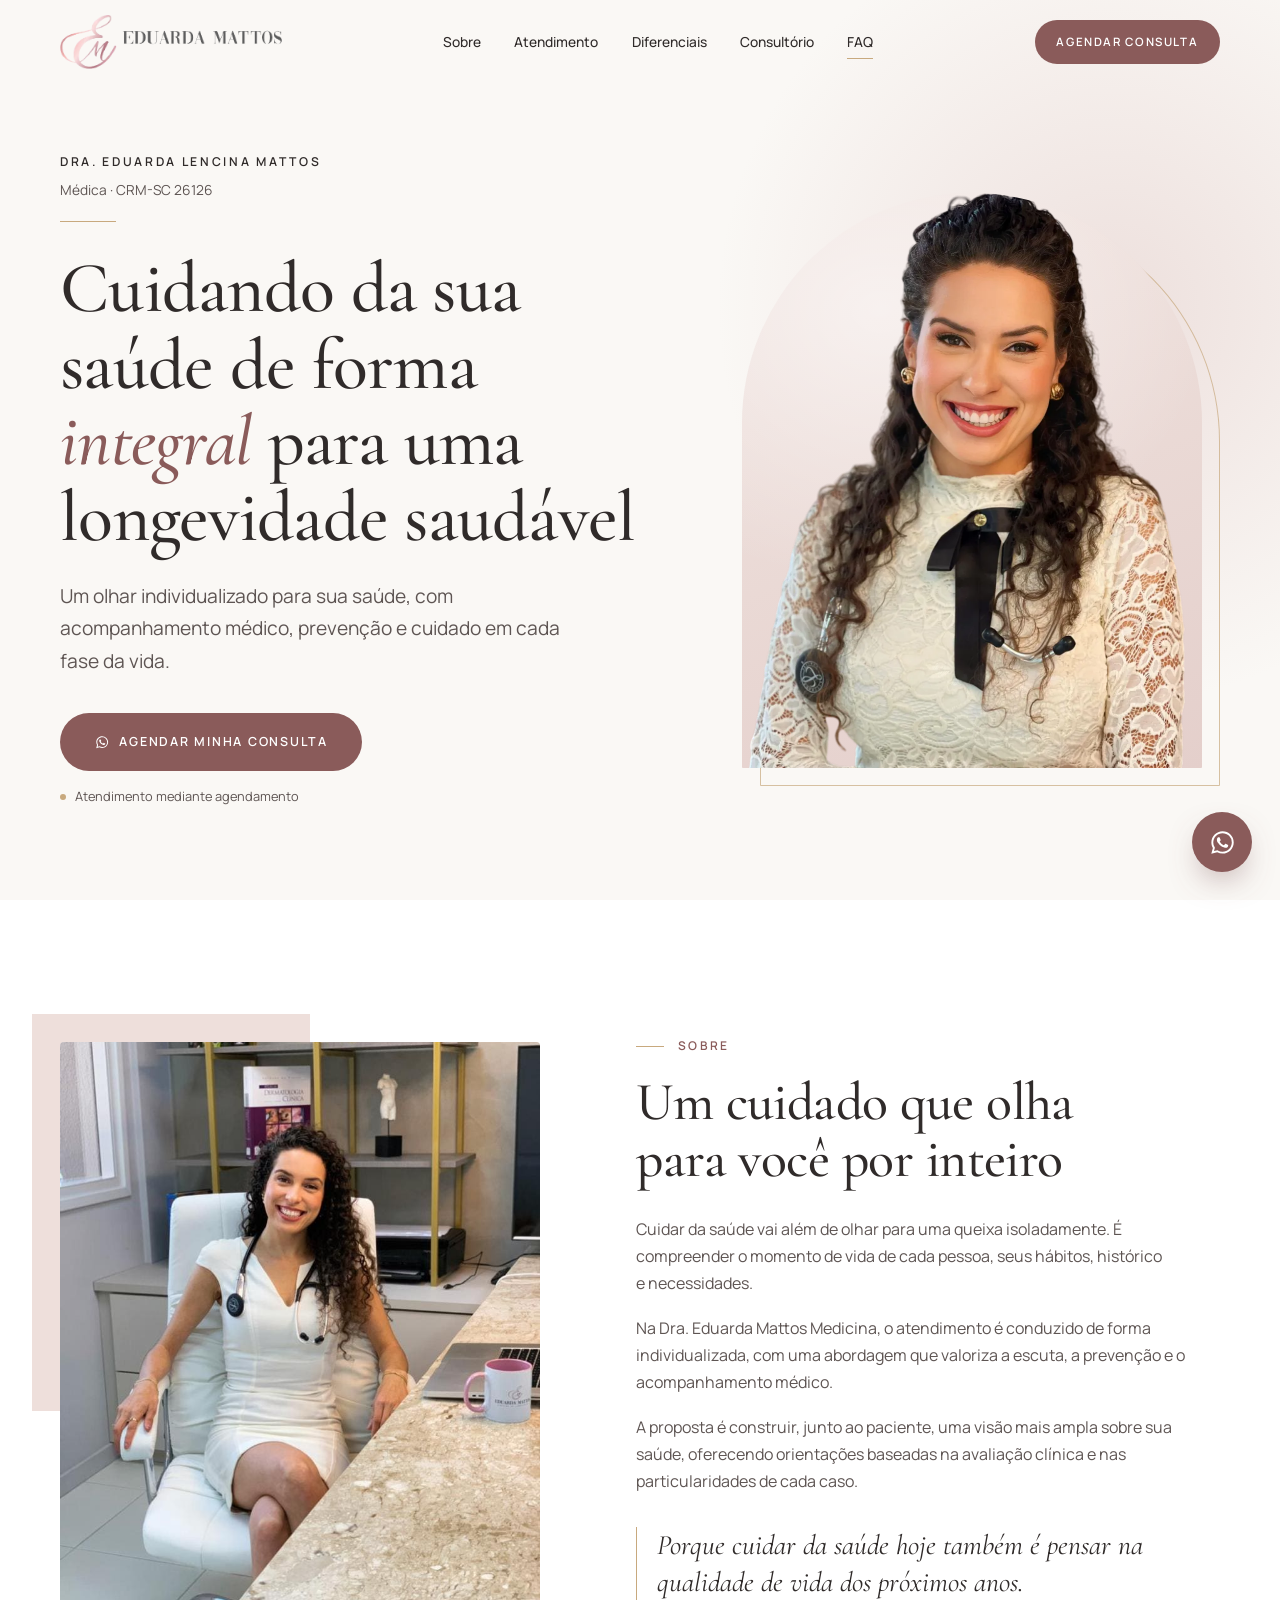
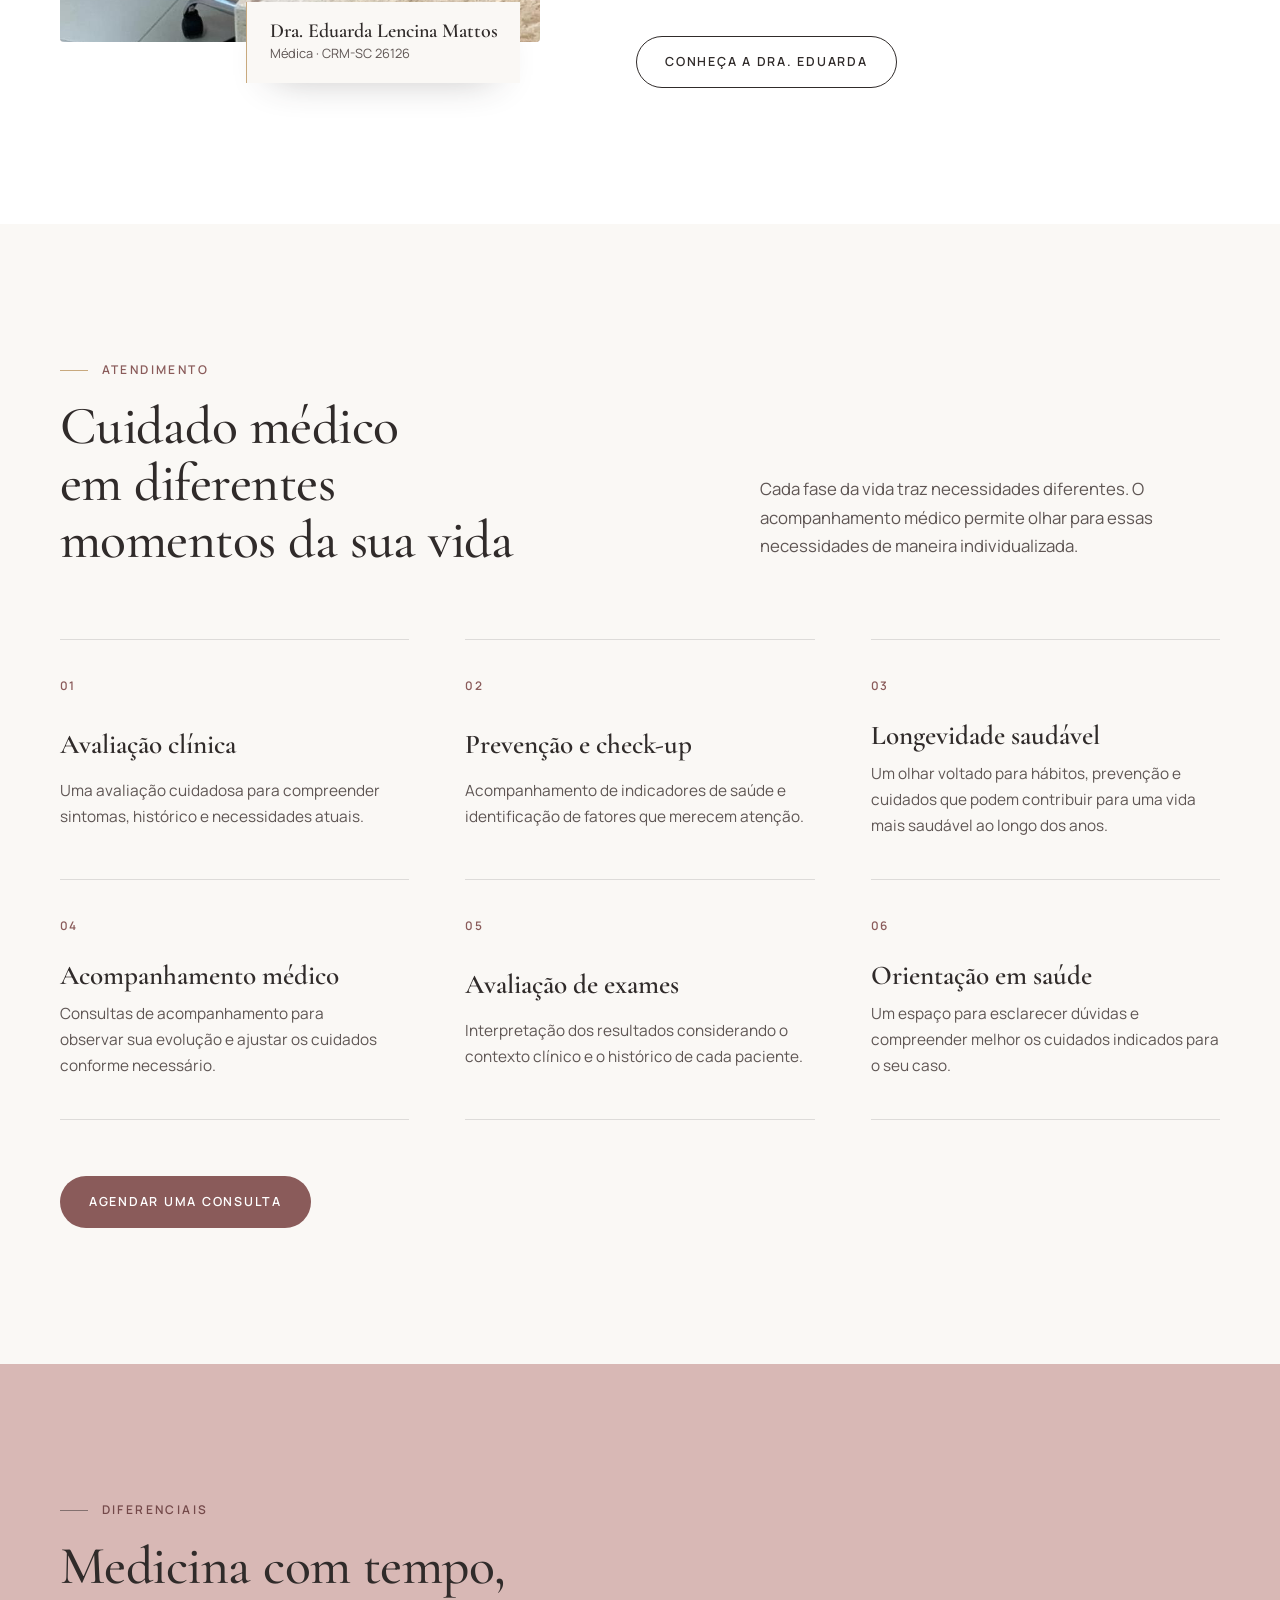
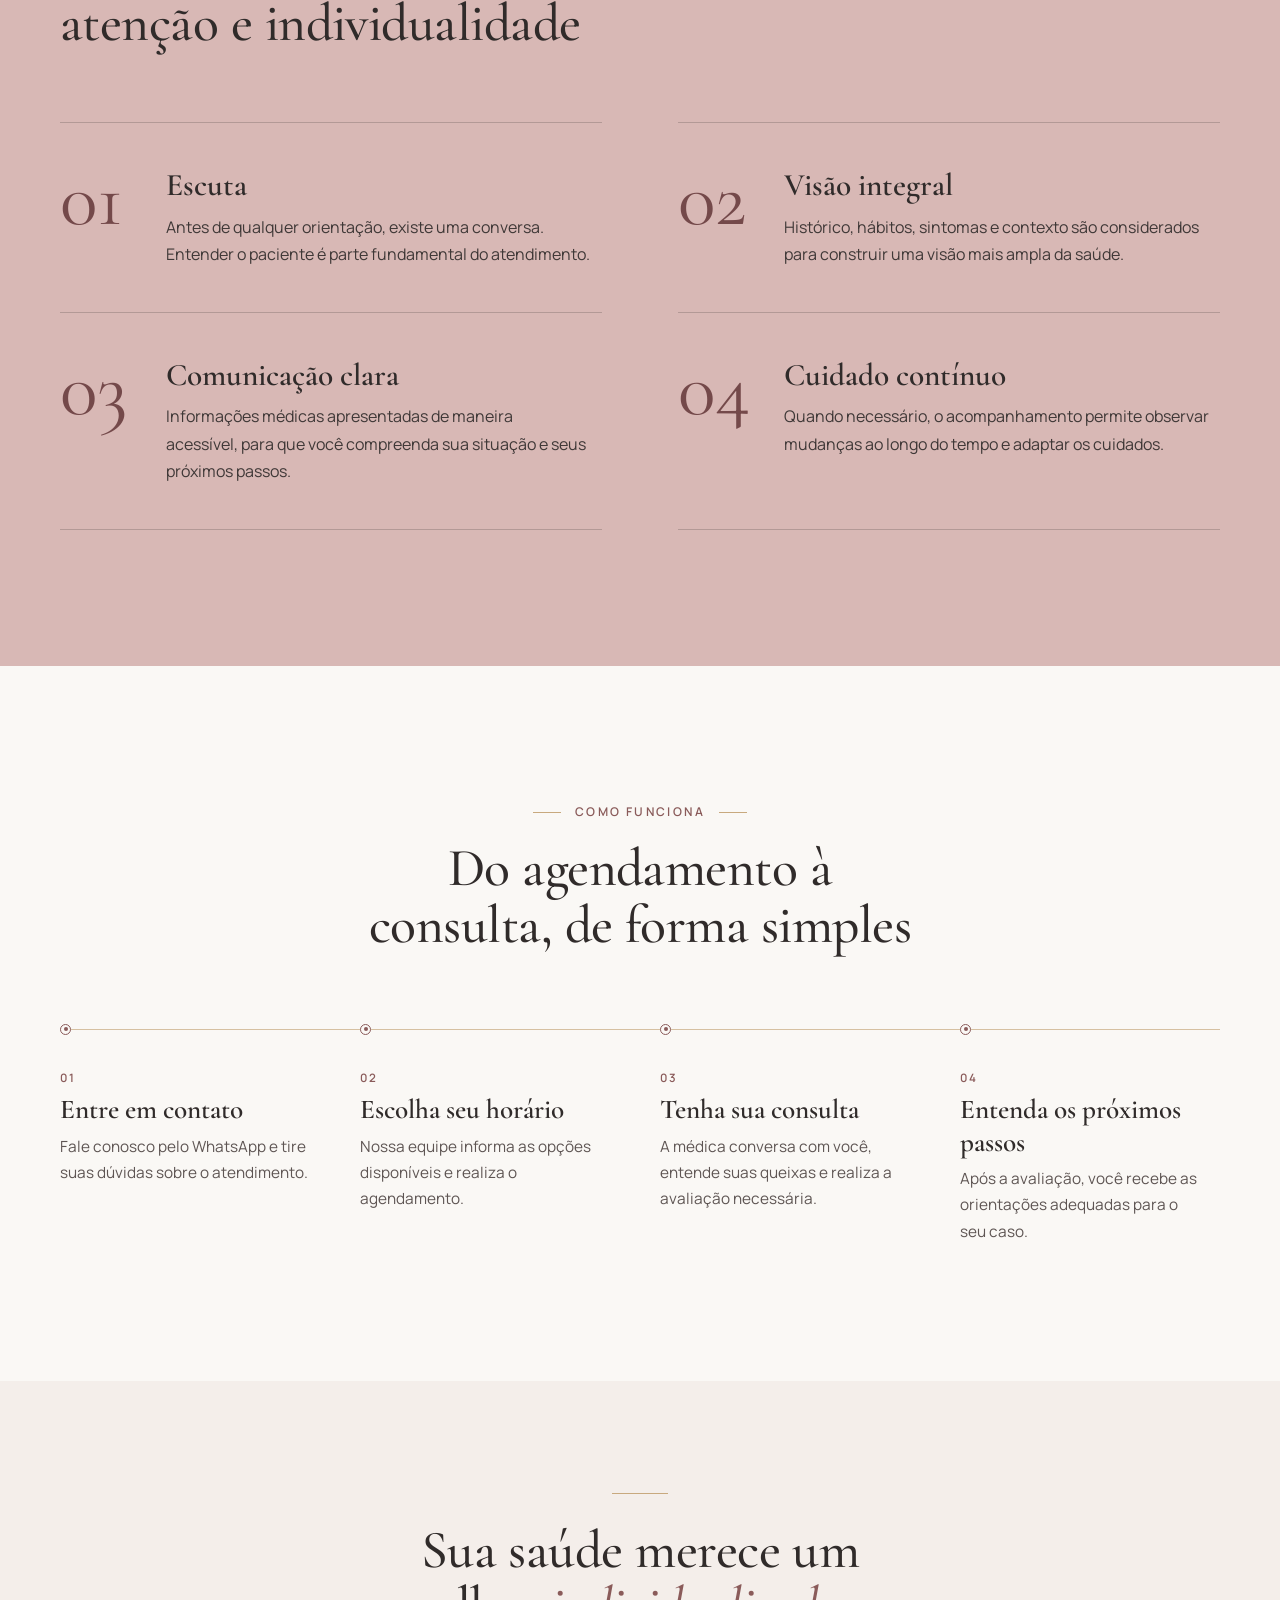
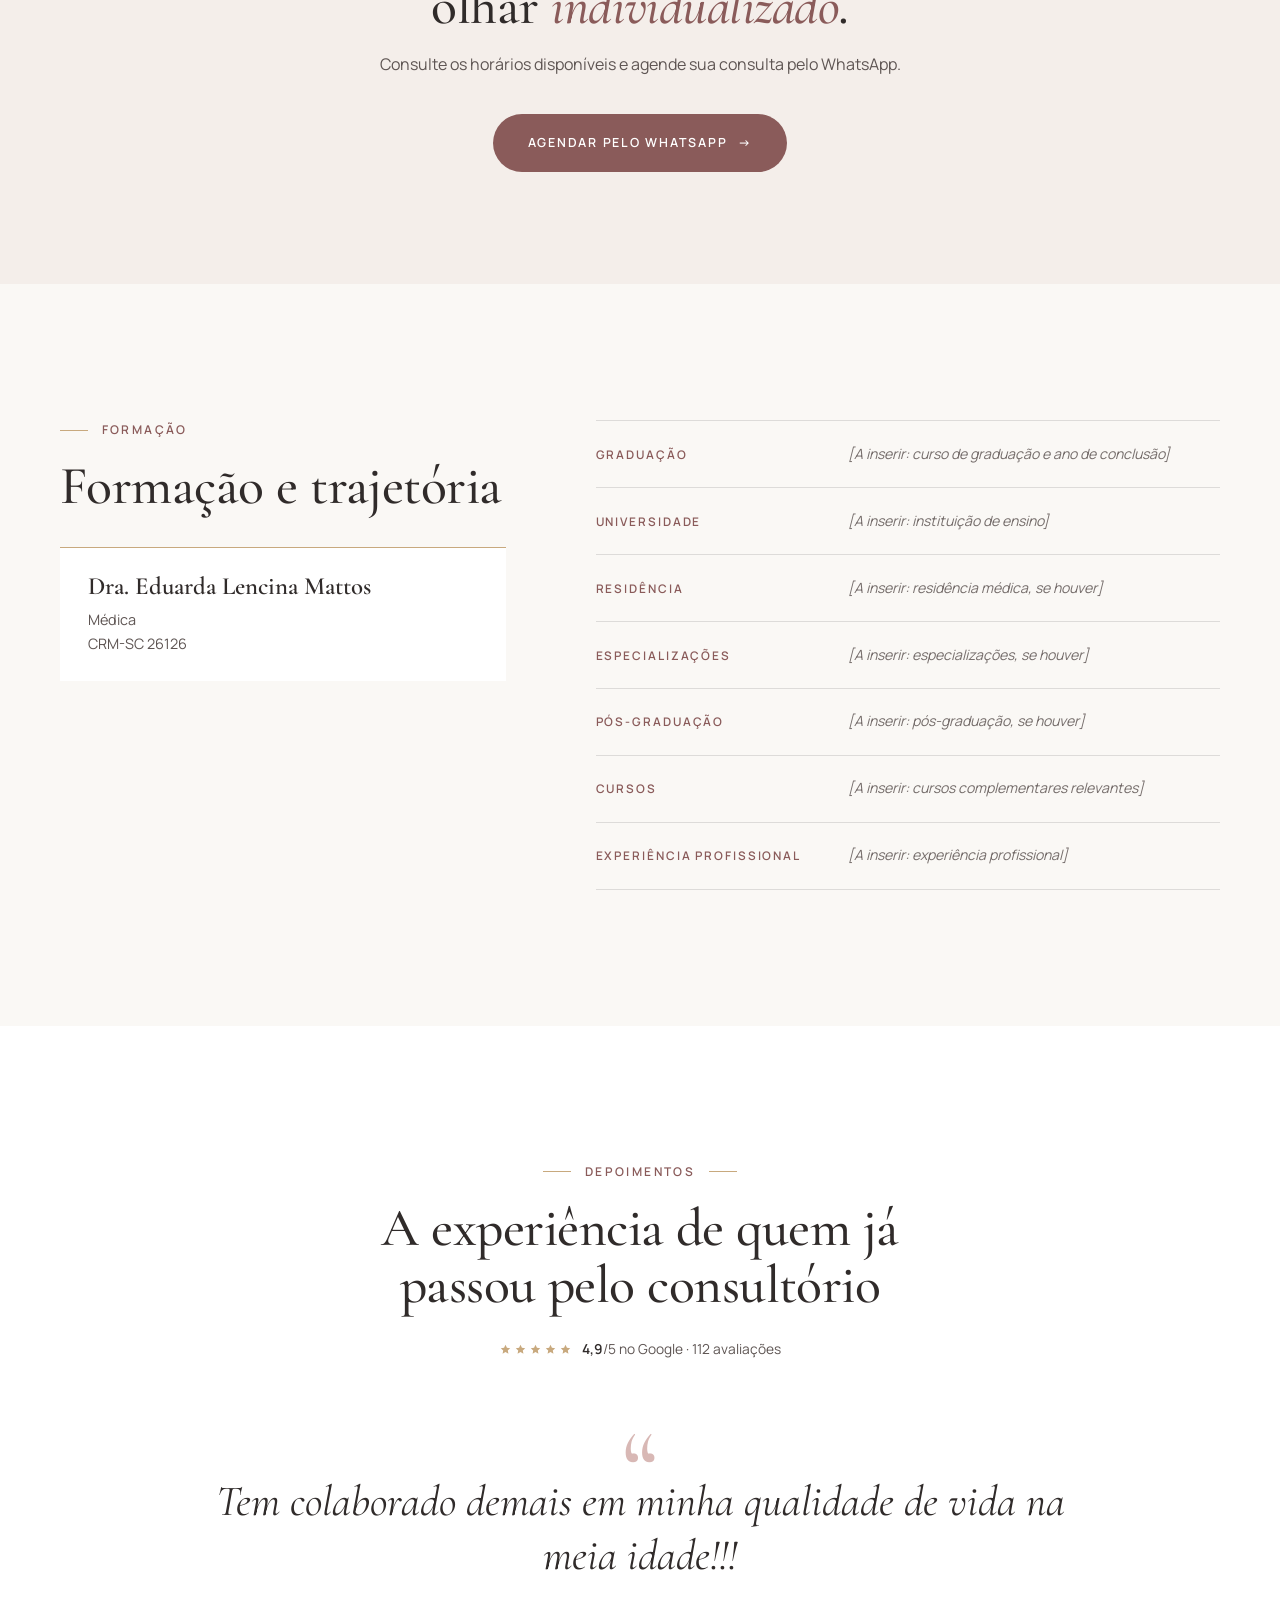
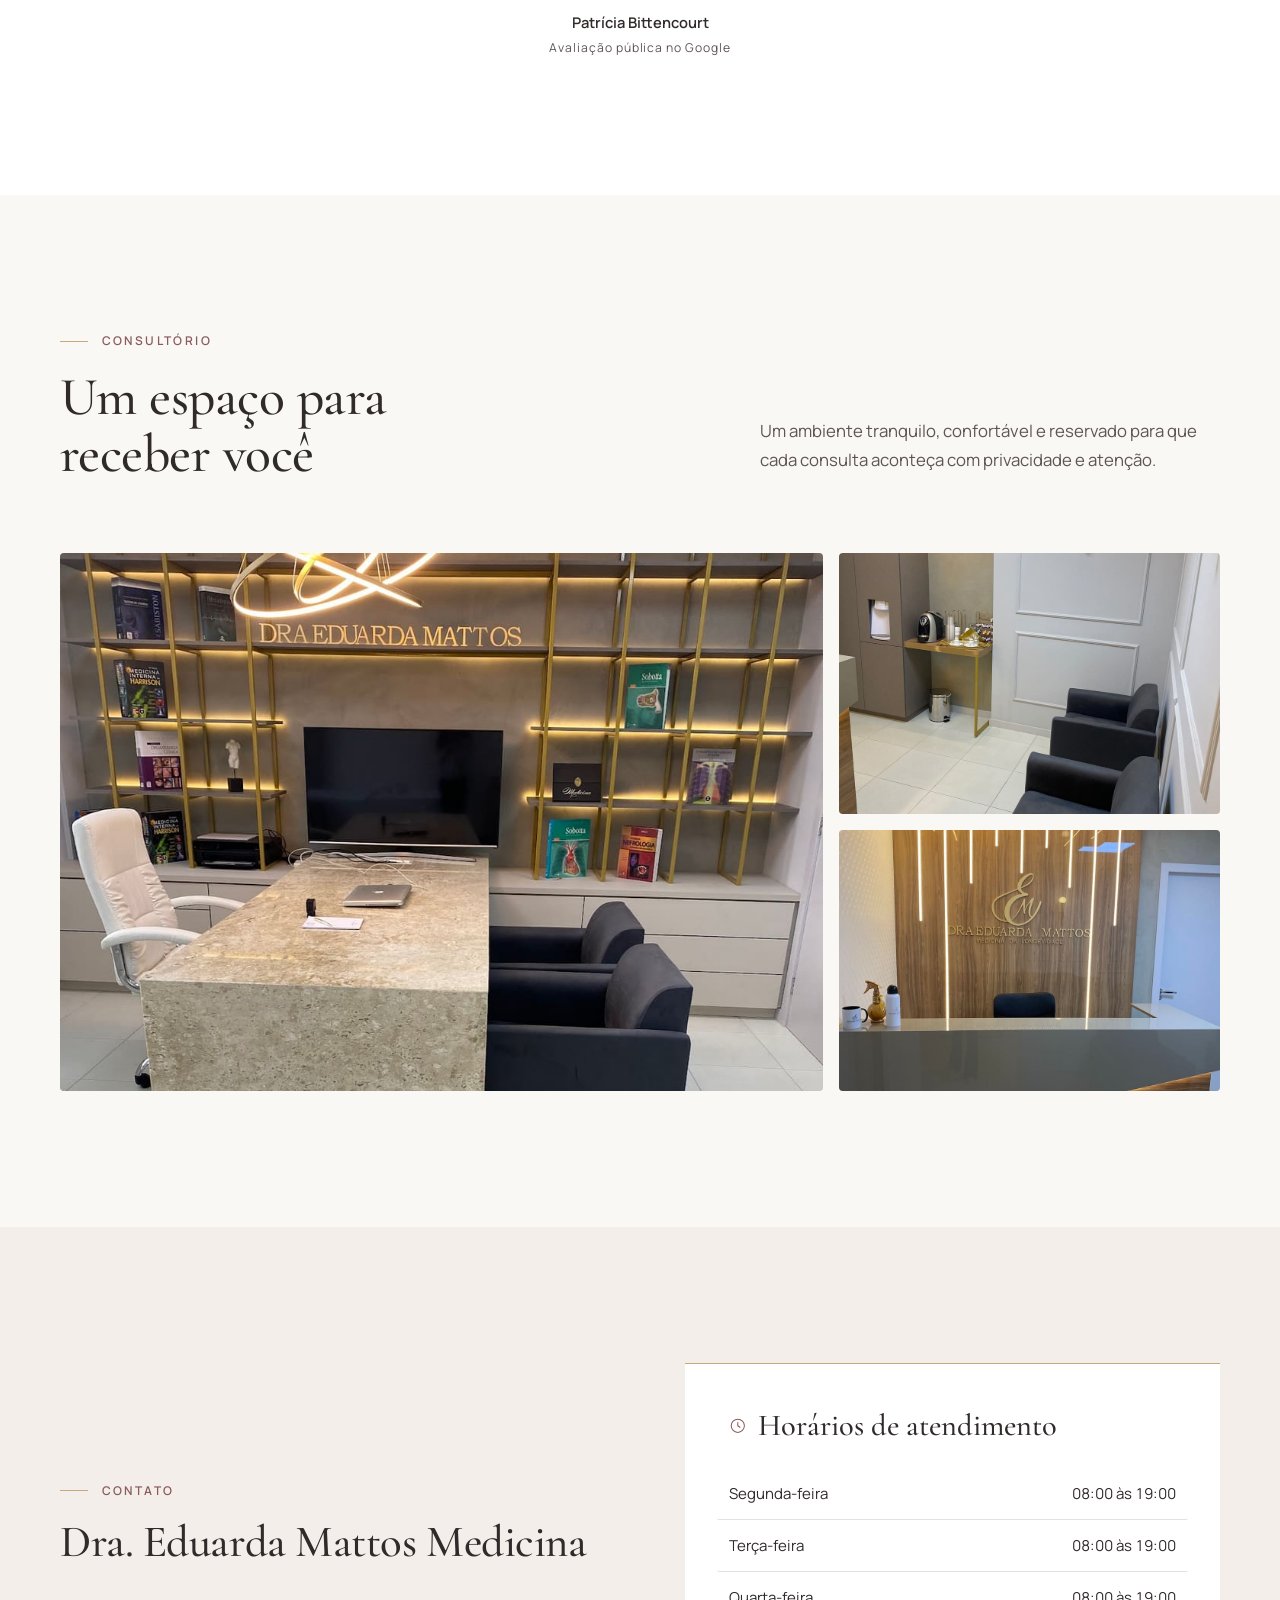
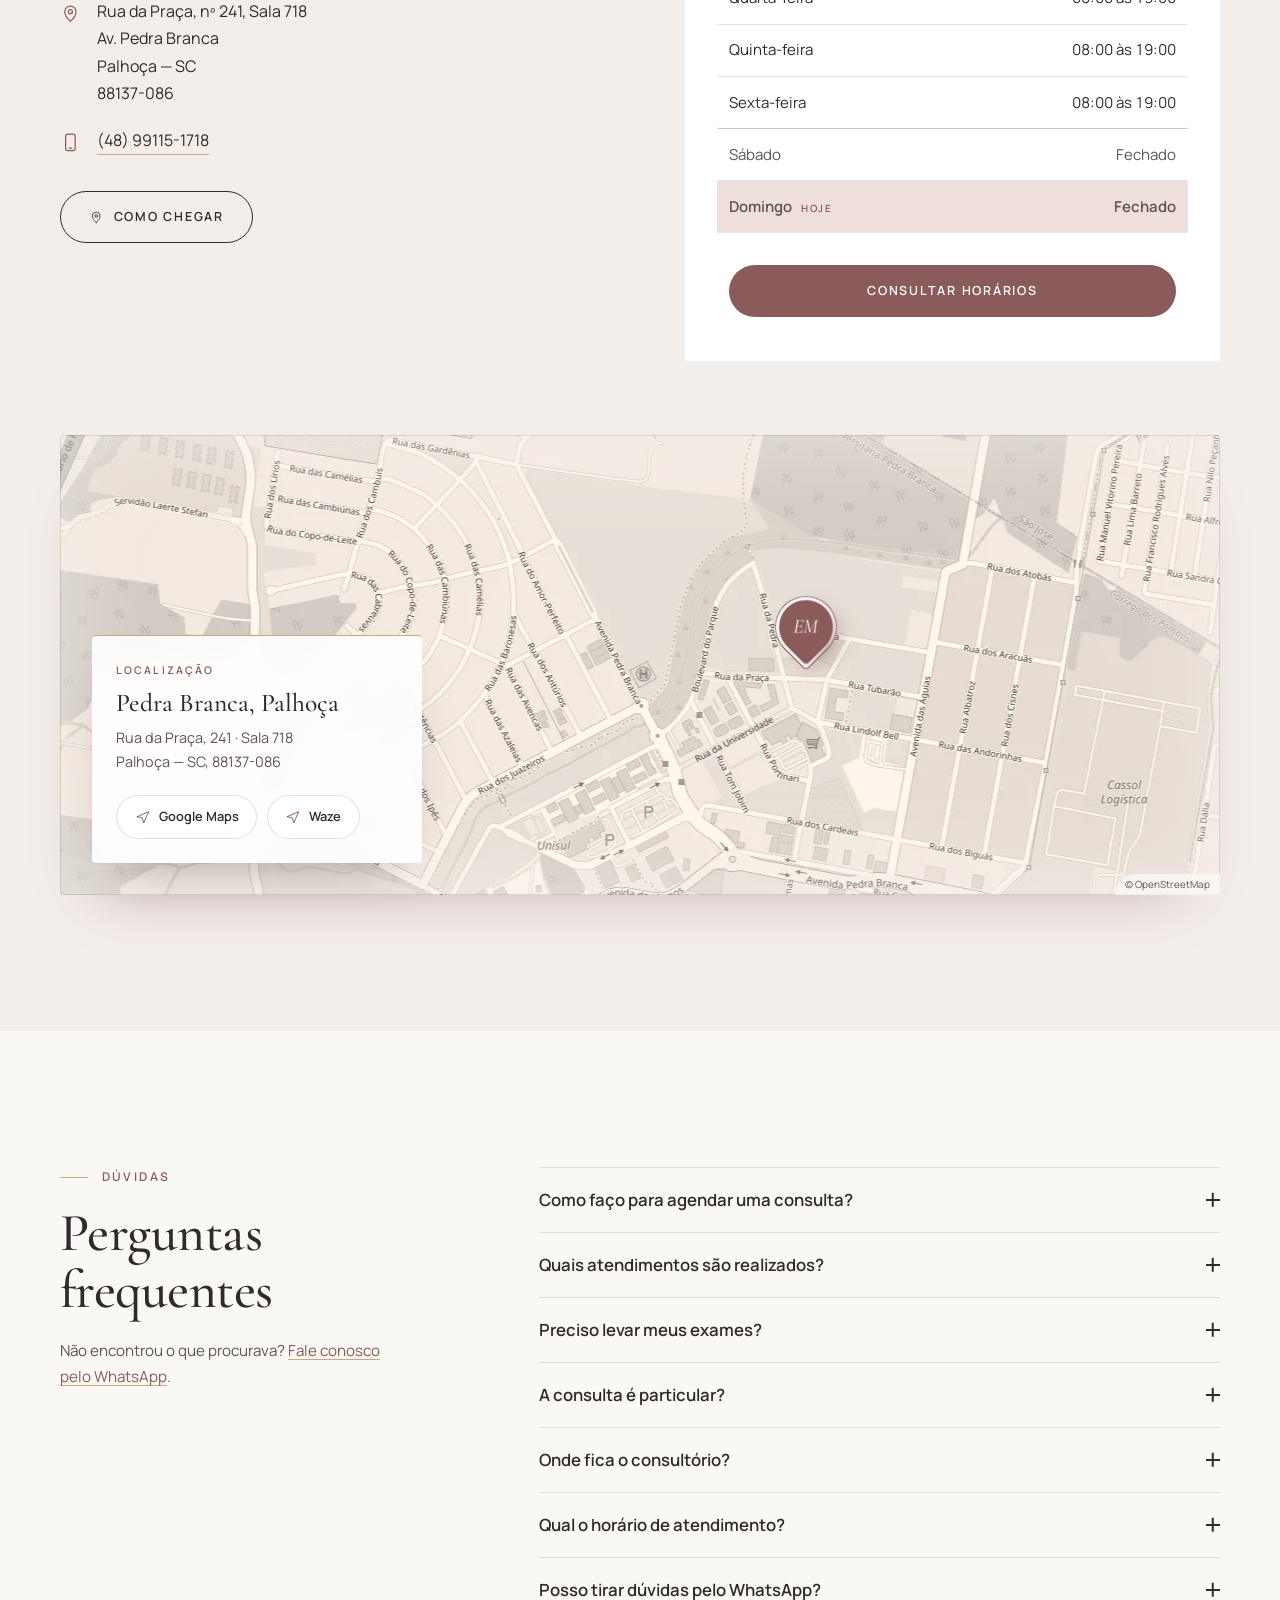
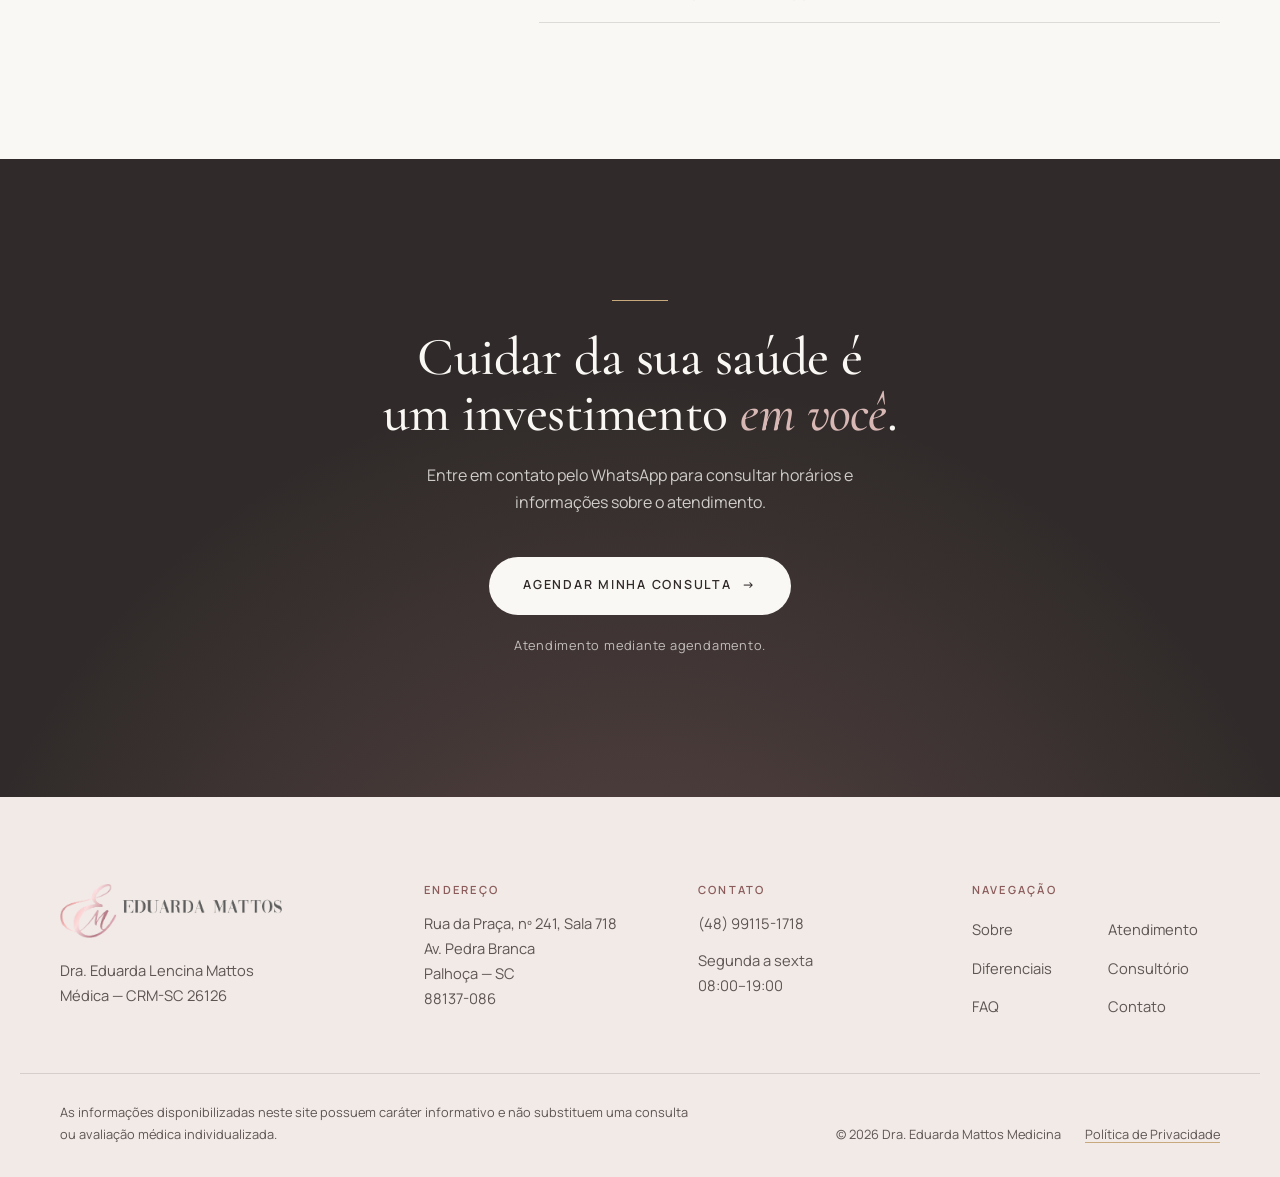
==== commit c69d031d: "Adiciona fotos, logo, favicon e mapa estilizado do consultório - Fotos reais da Dra. Eduarda e do co" ====
--- a/index.html
+++ b/index.html
@@ -15,7 +15,8 @@
   <meta property="og:description" content="Cuidando da sua saúde de forma integral para uma longevidade saudável. Atendimento individualizado em Palhoça-SC.">
   <meta property="og:image" content="assets/img/og-image.jpg">
 
-  <link rel="icon" href="data:image/svg+xml,%3Csvg xmlns='http://www.w3.org/2000/svg' viewBox='0 0 64 64'%3E%3Crect width='64' height='64' rx='32' fill='%23FAF8F5'/%3E%3Ctext x='32' y='42' text-anchor='middle' font-family='Georgia,serif' font-size='28' fill='%238A5B5A'%3EEM%3C/text%3E%3C/svg%3E">
+  <link rel="icon" type="image/png" href="assets/img/favicon.png">
+  <link rel="apple-touch-icon" href="assets/img/apple-touch-icon.png">
 
   <!-- Fontes: apenas os pesos usados, com display=swap -->
   <link rel="preconnect" href="https://fonts.googleapis.com">
@@ -42,6 +43,7 @@
       "postalCode": "88137-086",
       "addressCountry": "BR"
     },
+    "geo": { "@type": "GeoCoordinates", "latitude": -27.6215668, "longitude": -48.6775058 },
     "openingHoursSpecification": [{
       "@type": "OpeningHoursSpecification",
       "dayOfWeek": ["Monday", "Tuesday", "Wednesday", "Thursday", "Friday"],
@@ -58,8 +60,7 @@
   <header class="site-header">
     <div class="container header-inner">
       <a class="logo" href="#topo" aria-label="Dra. Eduarda Mattos Medicina — início">
-        <span class="logo-name">Dra. Eduarda Mattos</span>
-        <span class="logo-tag">Medicina</span>
+        <img class="logo-img" src="assets/img/logo.webp" alt="" width="554" height="135">
       </a>
 
       <nav class="nav" aria-label="Navegação principal">
@@ -118,9 +119,8 @@
 
         <div class="hero-media reveal">
           <span class="hero-frame" aria-hidden="true"></span>
-          <!-- FOTO: substituir por assets/img/dra-eduarda-hero.jpg (retrato vertical, ~1200×1500px) -->
-          <figure class="photo photo--arch" data-placeholder="Fotografia da Dra. Eduarda">
-            <img src="assets/img/dra-eduarda-hero.jpg" alt="Dra. Eduarda Lencina Mattos, médica, em retrato profissional com luz natural" width="1200" height="1500" fetchpriority="high" decoding="async" onerror="this.hidden=true">
+          <figure class="photo photo--arch photo--cutout" data-placeholder="Fotografia da Dra. Eduarda">
+            <img src="assets/img/dra-eduarda-hero.webp" alt="Dra. Eduarda Lencina Mattos, médica, sorrindo, de blusa de renda branca e estetoscópio" width="900" height="1338" fetchpriority="high" decoding="async" onerror="this.hidden=true">
           </figure>
         </div>
       </div>
@@ -130,9 +130,8 @@
     <section class="section about" id="sobre" aria-labelledby="sobre-title">
       <div class="container about-grid">
         <div class="about-media reveal">
-          <!-- FOTO: substituir por assets/img/dra-eduarda-sobre.jpg (retrato vertical, ~1000×1250px) -->
           <figure class="photo photo--portrait" data-placeholder="Segunda fotografia da Dra. Eduarda">
-            <img src="assets/img/dra-eduarda-sobre.jpg" alt="Dra. Eduarda Mattos em seu consultório, em momento de atendimento" width="1000" height="1250" loading="lazy" decoding="async" onerror="this.hidden=true">
+            <img src="assets/img/dra-eduarda-sobre.jpg" alt="Dra. Eduarda Mattos sentada em sua sala de atendimento no consultório" width="766" height="1024" loading="lazy" decoding="async" onerror="this.hidden=true">
           </figure>
           <div class="about-badge">
             <span class="about-badge-name">Dra. Eduarda Lencina Mattos</span>
@@ -386,16 +385,15 @@
           <p class="section-intro reveal">Um ambiente tranquilo, confortável e reservado para que cada consulta aconteça com privacidade e atenção.</p>
         </div>
 
-        <!-- FOTOS: substituir por assets/img/consultorio-1.jpg (horizontal), consultorio-2.jpg e consultorio-3.jpg -->
         <div class="gallery reveal">
           <figure class="photo gallery-main" data-placeholder="Foto do consultório — principal">
-            <img src="assets/img/consultorio-1.jpg" alt="Sala de atendimento do consultório da Dra. Eduarda Mattos, em Palhoça" width="1400" height="1050" loading="lazy" decoding="async" onerror="this.hidden=true">
+            <img src="assets/img/consultorio-1.jpg" alt="Sala de atendimento do consultório da Dra. Eduarda Mattos, em Palhoça, com mesa de mármore e estante iluminada" width="1000" height="1333" loading="lazy" decoding="async" onerror="this.hidden=true">
           </figure>
-          <figure class="photo gallery-side" data-placeholder="Foto do consultório — detalhe">
-            <img src="assets/img/consultorio-2.jpg" alt="Detalhe da decoração do consultório" width="800" height="600" loading="lazy" decoding="async" onerror="this.hidden=true">
+          <figure class="photo gallery-side gallery-espera" data-placeholder="Foto do consultório — detalhe">
+            <img src="assets/img/consultorio-2.jpg" alt="Sala de espera com poltronas e cantinho de café" width="1000" height="1333" loading="lazy" decoding="async" onerror="this.hidden=true">
           </figure>
-          <figure class="photo gallery-side" data-placeholder="Foto do consultório — recepção">
-            <img src="assets/img/consultorio-3.jpg" alt="Área de recepção do consultório" width="800" height="600" loading="lazy" decoding="async" onerror="this.hidden=true">
+          <figure class="photo gallery-side gallery-recepcao" data-placeholder="Foto do consultório — recepção">
+            <img src="assets/img/consultorio-3.jpg" alt="Recepção do consultório com o logotipo Dra. Eduarda Mattos — Medicina da Longevidade" width="1000" height="1333" loading="lazy" decoding="async" onerror="this.hidden=true">
           </figure>
         </div>
       </div>
@@ -424,7 +422,7 @@
             </li>
           </ul>
 
-          <a class="btn btn--outline" href="https://www.google.com/maps/search/?api=1&amp;query=Rua%20da%20Pra%C3%A7a%2C%20241%20-%20Pedra%20Branca%2C%20Palho%C3%A7a%20-%20SC%2C%2088137-086" target="_blank" rel="noopener">
+          <a class="btn btn--outline" href="#localizacao">
             <svg class="icon" aria-hidden="true" viewBox="0 0 24 24"><use href="#i-pin"/></svg>
             Como chegar
           </a>
@@ -446,6 +444,28 @@
           </ul>
           <a class="btn btn--primary btn--block" href="https://wa.me/5548991151718?text=Ol%C3%A1!%20Gostaria%20de%20saber%20mais%20sobre%20as%20consultas%20da%20Dra.%20Eduarda%20Mattos%20e%20verificar%20os%20hor%C3%A1rios%20dispon%C3%ADveis." target="_blank" rel="noopener">Consultar horários</a>
         </div>
+
+        <div class="map reveal" id="localizacao">
+          <div class="map-canvas" role="img" aria-label="Mapa da região da Pedra Branca, em Palhoça, com a localização do consultório na Rua da Praça">
+            <span class="map-pin" aria-hidden="true"><span>EM</span></span>
+            <a class="map-credit" href="https://www.openstreetmap.org/copyright" target="_blank" rel="noopener">© OpenStreetMap</a>
+          </div>
+          <div class="map-card">
+            <p class="map-card-eyebrow">Localização</p>
+            <p class="map-card-title">Pedra Branca, Palhoça</p>
+            <p class="map-card-address">Rua da Praça, 241 · Sala 718<br>Palhoça — SC, 88137-086</p>
+            <div class="map-card-actions">
+              <a class="map-chip" href="https://www.google.com/maps/dir/?api=1&amp;destination=Dra.%20Eduarda%20Mattos%20Medicina%2C%20Rua%20da%20Pra%C3%A7a%2C%20241%2C%20Palho%C3%A7a%20-%20SC" target="_blank" rel="noopener">
+                <svg class="icon" aria-hidden="true" viewBox="0 0 24 24"><use href="#i-route"/></svg>
+                Google Maps
+              </a>
+              <a class="map-chip" href="https://waze.com/ul?ll=-27.6215668%2C-48.6775058&amp;navigate=yes" target="_blank" rel="noopener">
+                <svg class="icon" aria-hidden="true" viewBox="0 0 24 24"><use href="#i-route"/></svg>
+                Waze
+              </a>
+            </div>
+          </div>
+        </div>
       </div>
     </section>
 
@@ -509,8 +529,7 @@
     <div class="container footer-grid">
       <div class="footer-brand">
         <p class="logo logo--footer">
-          <span class="logo-name">Dra. Eduarda Mattos</span>
-          <span class="logo-tag">Medicina</span>
+          <img class="logo-img" src="assets/img/logo.webp" alt="Eduarda Mattos" width="554" height="135" loading="lazy" decoding="async">
         </p>
         <p>Dra. Eduarda Lencina Mattos<br>Médica — CRM-SC 26126</p>
       </div>
@@ -568,6 +587,7 @@
   <svg width="0" height="0" style="position:absolute" aria-hidden="true" focusable="false">
     <symbol id="i-whatsapp" viewBox="0 0 24 24"><path fill="currentColor" d="M19.05 4.91A9.82 9.82 0 0 0 12.04 2C6.58 2 2.13 6.45 2.13 11.91c0 1.75.46 3.45 1.32 4.95L2.05 22l5.25-1.38a9.9 9.9 0 0 0 4.74 1.21h.01c5.46 0 9.91-4.45 9.91-9.91 0-2.65-1.03-5.14-2.91-7.01Zm-7.01 15.24h-.01a8.23 8.23 0 0 1-4.19-1.15l-.3-.18-3.12.82.83-3.04-.2-.31a8.2 8.2 0 0 1-1.26-4.38c0-4.54 3.7-8.23 8.25-8.23 2.2 0 4.27.86 5.83 2.42a8.18 8.18 0 0 1 2.41 5.83c0 4.54-3.7 8.22-8.24 8.22Zm4.52-6.16c-.25-.12-1.47-.72-1.69-.81-.23-.08-.39-.12-.56.13-.17.25-.64.81-.78.97-.14.17-.29.19-.54.06-.25-.12-1.05-.39-1.99-1.23-.74-.66-1.23-1.47-1.38-1.72-.14-.25-.02-.38.11-.51.11-.11.25-.29.37-.43.13-.15.17-.25.25-.42.08-.17.04-.31-.02-.43-.06-.13-.56-1.35-.76-1.84-.2-.48-.41-.42-.56-.43h-.48c-.17 0-.43.06-.66.31-.23.25-.87.85-.87 2.07 0 1.22.89 2.4 1.01 2.56.12.17 1.75 2.67 4.23 3.74.59.26 1.05.41 1.41.52.59.19 1.13.16 1.56.1.48-.07 1.47-.6 1.67-1.18.21-.58.21-1.07.14-1.18-.06-.1-.22-.16-.47-.28Z"/></symbol>
     <symbol id="i-pin" viewBox="0 0 24 24"><g fill="none" stroke="currentColor" stroke-width="1.4" stroke-linecap="round" stroke-linejoin="round"><path d="M12 21s-6.5-5.6-6.5-11a6.5 6.5 0 0 1 13 0c0 5.4-6.5 11-6.5 11Z"/><circle cx="12" cy="10" r="2.3"/></g></symbol>
+    <symbol id="i-route" viewBox="0 0 24 24"><g fill="none" stroke="currentColor" stroke-width="1.4" stroke-linecap="round" stroke-linejoin="round"><path d="M3.5 11.5 20.5 4l-7.5 17-2-7.5-7.5-2Z"/></g></symbol>
     <symbol id="i-phone" viewBox="0 0 24 24"><g fill="none" stroke="currentColor" stroke-width="1.4" stroke-linecap="round" stroke-linejoin="round"><rect x="6.5" y="2.5" width="11" height="19" rx="2.5"/><path d="M10.5 18.5h3"/></g></symbol>
     <symbol id="i-clock" viewBox="0 0 24 24"><g fill="none" stroke="currentColor" stroke-width="1.4" stroke-linecap="round" stroke-linejoin="round"><circle cx="12" cy="12" r="9"/><path d="M12 7.5V12l3 2"/></g></symbol>
     <symbol id="i-star" viewBox="0 0 24 24"><path fill="currentColor" d="m12 3.2 2.63 5.6 6.1.72-4.5 4.2 1.18 6.05L12 16.8l-5.41 2.97 1.18-6.05-4.5-4.2 6.1-.72L12 3.2Z"/></symbol>
--- a/css/styles.css
+++ b/css/styles.css
@@ -212,6 +212,11 @@
   width: 100%; height: 100%;
   object-fit: cover;
 }
+/* Foto carregada: some o "EM" e a legenda do placeholder (importante no recorte com fundo transparente) */
+.photo:has(img:not([hidden]))::before,
+.photo:has(img:not([hidden]))::after { content: none; }
+/* Recorte PNG/WebP sem fundo: fica sobre o gradiente nude, ancorado no rosto */
+.photo--cutout img { object-position: 50% 0; }
 
 /* =========================================================
    HEADER
@@ -238,21 +243,8 @@
   display: inline-flex; flex-direction: column;
   text-decoration: none; line-height: 1;
 }
-.logo-name {
-  font-family: var(--font-serif);
-  font-size: 1.42rem;
-  font-weight: 500;
-  letter-spacing: .005em;
-}
-.logo-tag {
-  display: flex; align-items: center; gap: .5rem;
-  margin-top: .35rem;
-  font-size: .6rem; font-weight: 600;
-  letter-spacing: .46em;
-  text-transform: uppercase;
-  color: var(--rose-deep);
-}
-.logo-tag::before { content: ""; width: 18px; height: 1px; background: var(--gold); }
+.logo-img { height: 44px; width: auto; }
+@media (min-width: 960px) { .logo-img { height: 54px; } }
 
 .nav, .header-cta { display: none; }
 
@@ -303,7 +295,6 @@
 @media (min-width: 960px) {
   .nav, .header-cta { display: inline-flex; }
   .menu-toggle, .mobile-menu { display: none !important; }
-  .logo-name { font-size: 1.6rem; }
   .nav-list { display: flex; gap: clamp(1.5rem, 2.6vw, 2.6rem); }
   .nav-list a {
     position: relative;
@@ -403,6 +394,7 @@
   background: var(--nude-soft);
 }
 .about-media .photo { z-index: 1; }
+.about-media .photo img { object-position: 50% 30%; }
 .about-badge {
   position: relative; z-index: 2;
   margin: -2.5rem 1.25rem 0 auto;
@@ -649,6 +641,10 @@
 .gallery-side { aspect-ratio: 1 / 1; }
 .gallery-side::before { font-size: 2.5rem; }
 .gallery-side::after { white-space: normal; text-align: center; width: 90%; font-size: .58rem; bottom: .9rem; }
+/* Fotos verticais em molduras horizontais/quadradas: pontos focais */
+.gallery-main img { object-position: 50% 12%; }      /* letreiro + mesa */
+.gallery-espera img { object-position: 50% 60%; }    /* poltronas + café */
+.gallery-recepcao img { object-position: 50% 38%; }  /* logotipo + balcão */
 
 @media (min-width: 860px) {
   .gallery {
@@ -705,8 +701,106 @@
   color: var(--rose-deep);
 }
 
+/* ---------- Mapa estático (arte gerada a partir do OpenStreetMap, em assets/img) ---------- */
+/* A imagem tem 1800×800 e o consultório fica exatamente no centro (900, 400).
+   Ela é exibida em tamanho natural: --pin-dx desloca o ponto (e o mapa junto) na horizontal. */
+.map { position: relative; --pin-dx: 0px; }
+.map-canvas {
+  position: relative;
+  height: 340px;
+  border-radius: var(--radius);
+  overflow: hidden;
+  background: #EDE4DE url("../assets/img/mapa-consultorio.webp") no-repeat;
+  background-size: 1800px 800px;
+  background-position: calc(50% + var(--pin-dx)) 50%;
+  box-shadow: 0 30px 60px -40px rgba(116, 73, 74, .45);
+}
+/* véu suave nas bordas para o mapa “respirar” no fundo da seção */
+.map-canvas::after {
+  content: ""; position: absolute; inset: 0; pointer-events: none;
+  box-shadow: inset 0 0 0 1px var(--line), inset 0 0 90px 12px rgba(244, 238, 234, .6);
+  border-radius: inherit;
+}
+
+/* pin com o monograma: a ponta da gota fica sobre o endereço */
+.map-pin {
+  position: absolute; z-index: 1;
+  left: calc(50% + var(--pin-dx)); top: 50%;
+  margin: -65px 0 0 -27px; /* ponta de um quadrado de 54px girado -45° */
+  display: grid; place-items: center;
+  width: 54px; height: 54px;
+  border-radius: 50% 50% 50% 4px;
+  transform: rotate(-45deg);
+  background: var(--rose-deep);
+  box-shadow: 0 12px 24px -8px rgba(116, 73, 74, .7), 0 0 0 4px var(--white);
+}
+.map-pin span {
+  transform: rotate(45deg);
+  font-family: var(--font-serif); font-style: italic; font-size: 1.25rem;
+  color: var(--white); letter-spacing: .02em;
+}
+.map-pin::before { /* pulso */
+  content: ""; position: absolute; inset: -4px;
+  border-radius: inherit;
+  border: 1px solid var(--rose-deep);
+  animation: map-pulse 2.4s var(--ease) infinite;
+}
+@keyframes map-pulse {
+  0% { transform: scale(1); opacity: .7; }
+  100% { transform: scale(1.9); opacity: 0; }
+}
+@media (prefers-reduced-motion: reduce) { .map-pin::before { animation: none; opacity: 0; } }
+
+/* crédito obrigatório do OpenStreetMap (ODbL) */
+.map-credit {
+  position: absolute; z-index: 1; left: 0; top: 0;
+  padding: 2px 10px;
+  background: rgba(250, 248, 245, .85);
+  border-radius: 0 0 999px 0;
+  font-size: .62rem; color: var(--ink-soft); text-decoration: none;
+}
+.map-credit:hover { color: var(--rose-deep); }
+
+/* cartão flutuante */
+.map-card {
+  position: relative; z-index: 2;
+  margin: -3rem 1rem 0;
+  padding: 1.6rem 1.5rem 1.5rem;
+  background: rgba(255, 255, 255, .9);
+  -webkit-backdrop-filter: blur(14px) saturate(1.2);
+  backdrop-filter: blur(14px) saturate(1.2);
+  border-top: 1px solid var(--gold);
+  border-radius: var(--radius);
+  box-shadow: 0 24px 50px -28px rgba(48, 43, 42, .45);
+}
+.map-card-eyebrow {
+  font-size: .66rem; font-weight: 600; letter-spacing: .2em; text-transform: uppercase;
+  color: var(--rose-deep); margin-bottom: .55rem;
+}
+.map-card-title { font-family: var(--font-serif); font-size: 1.6rem; font-weight: 500; line-height: 1.15; margin-bottom: .5rem; }
+.map-card-address { font-size: .9rem; color: var(--ink-soft); margin-bottom: 1.25rem; }
+.map-card-actions { display: flex; flex-wrap: wrap; gap: .6rem; }
+.map-chip {
+  display: inline-flex; align-items: center; gap: .5rem;
+  min-height: 44px; padding: .55rem 1.1rem;
+  border: 1px solid var(--line); border-radius: 999px;
+  font-size: .8rem; font-weight: 600; text-decoration: none;
+  background: var(--white);
+  transition: border-color .3s var(--ease), color .3s var(--ease), background-color .3s var(--ease);
+}
+.map-chip .icon { color: var(--rose-deep); width: 1rem; height: 1rem; }
+.map-chip:hover { border-color: var(--rose-deep); color: var(--rose-deep); }
+
 @media (min-width: 960px) {
   .contact-grid { grid-template-columns: 1fr 1fr; gap: clamp(4rem, 7vw, 7rem); align-items: center; }
+  .map { grid-column: 1 / -1; margin-top: -1rem; }
+  .map { --pin-dx: min(13vw, 190px); } /* unidade absoluta: o mesmo valor vale para o fundo e para o pin */
+  .map-canvas { height: 460px; }
+  .map-credit { left: auto; top: auto; right: 0; bottom: 0; border-radius: 999px 0 0 0; }
+  .map-card {
+    position: absolute; left: 2rem; bottom: 2rem;
+    width: 330px; margin: 0;
+  }
 }
 
 /* =========================================================
